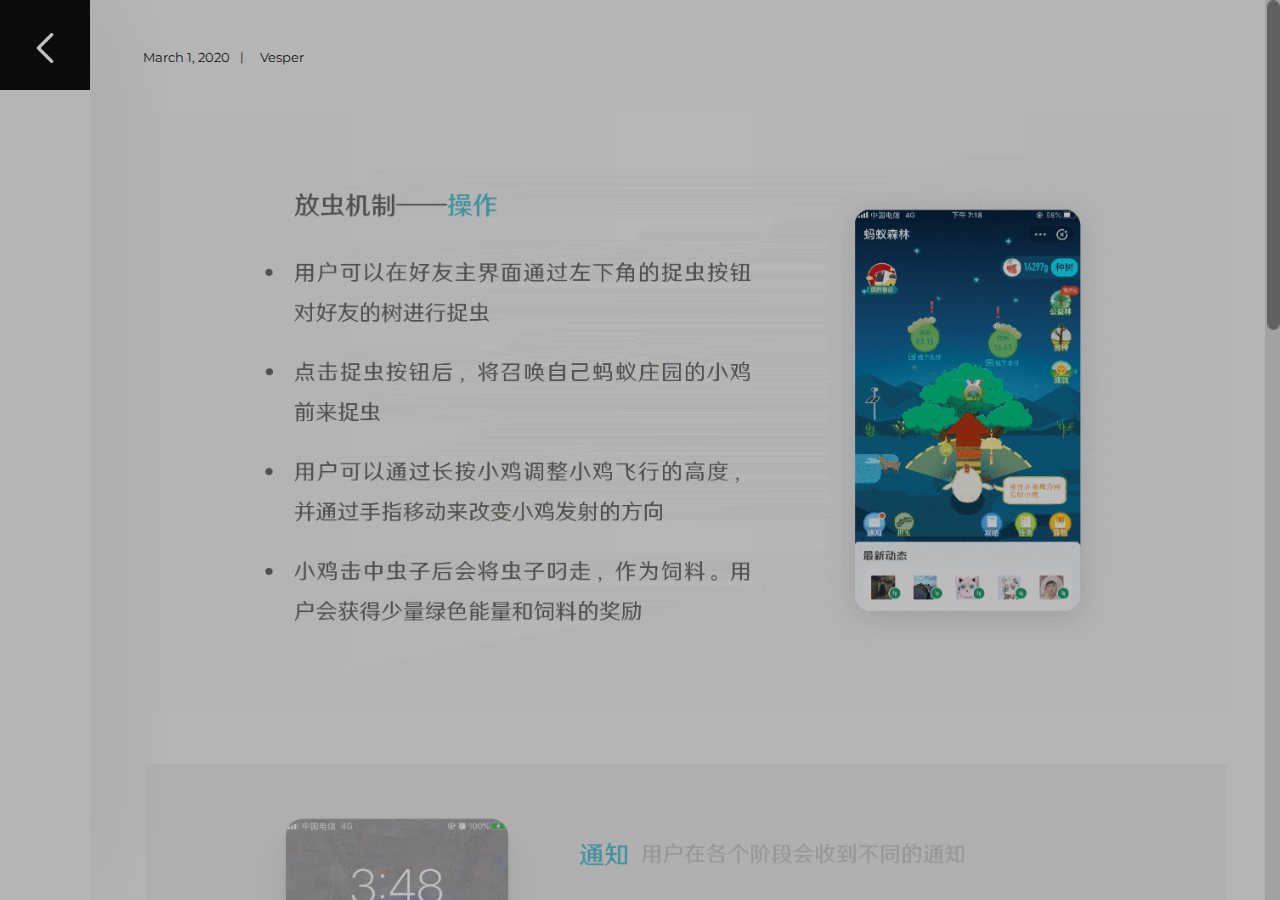
==== blog-details.html @ 51fd894f "First Done" ====
<!DOCTYPE html>
<html lang="zxx">
<head>
	<title>褚佳丹 | Portfolio</title>
	<meta charset="UTF-8">
	<meta name="description" content="Tulen Photography HTML Template"">
	<meta name="keywords" content="photo, html">
	<meta name="viewport" content="width=device-width, initial-scale=1.0">
	<!-- Stylesheets -->
	<link rel="stylesheet" href="css/bootstrap.min.css"/>
	<link rel="stylesheet" href="css/font-awesome.min.css"/>
	<link rel="stylesheet" href="css/themify-icons.css"/>
	<link rel="stylesheet" href="css/accordion.css"/>
	<link rel="stylesheet" href="css/fresco.css"/>
	<link rel="stylesheet" href="css/owl.carousel.min.css"/>

	<!-- Main Stylesheets -->
	<link rel="stylesheet" href="css/style.css"/>


	<!--[if lt IE 9]>
		<script src="https://oss.maxcdn.com/html5shiv/3.7.2/html5shiv.min.js"></script>
		<script src="https://oss.maxcdn.com/respond/1.4.2/respond.min.js"></script>
	<![endif]-->

</head>
<body style="background-color:#f1f1f1;">
	<!-- Page Preloder -->
	<div id="preloder">
		<div class="loader"></div>
	</div>

	<!-- Offcanvas Menu Section -->
	<div class="menu-wrapper">
		<div class="menu-switch">
			<a href="index.html">
				<img src="img/fanhui.png" width="30" >
			</a>

		</div>
		<div class="menu-social-warp">
			<!--
			<div class="menu-social">
				<a href="#"><i class="ti-facebook"></i></a>
				<a href="#"><i class="ti-twitter-alt"></i></a>
				<a href="#"><i class="ti-linkedin"></i></a>
				<a href="#"><i class="ti-instagram"></i></a>
			</div>
			-->
		</div>
	</div>
	<div class="side-menu-wrapper">
		<div class="sm-header">
			<div class="menu-close">
				<i class="ti-arrow-left"></i>
			</div>
			<a href="index.html" class="site-logo">
				<img src="img/logo.png" alt="">
			</a>
		</div>
		<nav class="main-menu">
			<ul>
				<li><a href="index.html">Home</a></li>
				<li><a href="about.html">About</a></li>
				<li><a href="gallery.html">Gallery</a></li>
				<li><a href="blog.html" class="active">Blog</a></li>
				<li><a href="contact.html">Contact</a></li>
			</ul>
		</nav>
		<div class="sm-footer">
			<div class="sm-socail">
				<a href="#"><i class="ti-facebook"></i></a>
				<a href="#"><i class="ti-twitter-alt"></i></a>
				<a href="#"><i class="ti-linkedin"></i></a>
				<a href="#"><i class="ti-instagram"></i></a>
			</div>
			<div class="copyright-text"><p><!-- Link back to Colorlib can't be removed. Template is licensed under CC BY 3.0. -->
  Copyright &copy;<script>document.write(new Date().getFullYear());</script> All rights reserved | This template is made with <i class="ti-heart" aria-hidden="true"></i> by <a href="https://colorlib.com" target="_blank">Colorlib</a>
  <!-- Link back to Colorlib can't be removed. Template is licensed under CC BY 3.0. --></p></div>
		</div>
	</div>
	<!-- Offcanvas Menu Section end -->

	<!-- Blog Section end -->
	<section class="blog-details">
		<div class="container">
			<div class="single-blog-page">
				<div class="blog-metas">
					<div class="blog-meta">March 1, 2020</div>
					<div class="blog-meta">Vesper</div>
				</div>
				<!--
				<h2>The Female Body Shape Men Find</h2>
				-->
				<div class="blog-thumb">
					<!--
					<div class="thumb-cata">people</div>
					-->
					<img src="img/blog-details/content1.jpg" alt="">
					<img src="img/blog-details/bird.gif" alt="">
					<img src="img/blog-details/content3.jpg" alt="">
				</div>
				<!--<p>Lorem ipsum dolor sit amet, consectetur adipisicing elit, sed do eiusmod tempor incididunt ut
				labore et dolore magna aliqua. Ut enim ad minim veniam, quis nostrud exercitation ullamco laboris nisi ut aliquip ex ea commodo consequat. Duis aute irure dolor in reprehenderit in voluptate velit esse cillum dolore eu fugiat nulla pariatur. </p>
				<p>Excepteur sint occaecat cupidatat non proident, sunt in culpa qui officia deserunt mollit anim id est laborum. </p>
				<p>Sed ut perspiciatis unde omnis iste natus error sit voluptatem accusantium doloremque laudantium, totam rem aperiam, eaque ipsa quae ab illo inventore veritatis et quasi architecto beatae vitae dicta sunt explicabo</p>
				<div class="row blog-gallery">
					<div class="col-lg-3 p-0">
						<div class="bg-item">
							<img src="img/blog-details/1.jpg" alt="">
						</div>
					</div>
					<div class="col-lg-9 p-0">
						<div class="row m-0">
							<div class="col-lg-4 p-0">
								<div class="bg-item">
									<img src="img/blog-details/2.jpg" alt="">
								</div>
							</div>
							<div class="col-lg-8 p-0">
								<div class="bg-item">
									<img src="img/blog-details/3.jpg" alt="">
								</div>	
							</div>
							<div class="col-lg-8 p-0">
								<div class="bg-item">
									<img src="img/blog-details/4.jpg" alt="">
								</div>	
							</div>
							<div class="col-lg-4 p-0">
								<div class="bg-item">
									<img src="img/blog-details/5.jpg" alt="">
								</div>	
							</div>
						</div>
					</div>
				</div>

				<div class="row pt-5">
					<div class="col-lg-6 mb-4">
						<a href="#" class="post-cata">people</a>
						<a href="#" class="post-cata">Photography</a>
						<a href="#" class="post-cata">nature</a>
					</div>
					<div class="col-lg-6 mb-5 text-left text-md-right">
						<div class="post-share">
							<span>Share:</span>
							<a href="#"><i class="fa fa-facebook"></i></a>
							<a href="#"><i class="fa fa-twitter"></i></a>
							<a href="#"><i class="fa fa-google-plus"></i></a>
							<a href="#"><i class="fa fa-linkedin"></i></a>
							<a href="#"><i class="fa fa-envelope"></i></a>
						</div>
					</div>
				</div>
				<div class="blog-navigation">
					<div class="row m-0">
						<div class="col-lg-6 p-0">
							<a href="#" class="bn-item set-bg" data-setbg="img/blog-details/blog-prev.jpg">
								<h4><i class="ti-arrow-left"></i> The Female Body Shape Men Find Most Attractive</h4>
							</a>
						</div>
						<div class="col-lg-6 p-0">
							<a href="#" class="bn-item bn-next set-bg" data-setbg="img/blog-details/blog-next.jpg">
								<h4><i class="ti-arrow-right"></i>Vietnam's largest art community</h4>
							</a>
						</div>
					</div>
				</div>
				<div class="recent-blog">
					<h3 class="mb-4 pb-2">Recommended For You</h3>
					<div class="row">
						<div class="col-lg-4">
							<div class="blog-item rp-item set-bg" data-setbg="img/blog/6.jpg">
								<div class="bi-tag">nature</div>
								<div class="bi-text">
									<div class="bi-date">May 19, 2019 | 3 Comment</div>
									<h3><a href="blog-details.html">The Biggest Cinema Event In 2019</a></h3>
								</div>
							</div>
						</div>
						<div class="col-lg-4">
							<div class="blog-item rp-item set-bg" data-setbg="img/blog/4.jpg">
								<div class="bi-tag">nature</div>
								<div class="bi-text">
									<div class="bi-date">May 19, 2019 | 3 Comment</div>
									<h3><a href="blog-details.html">The Biggest Cinema Event In 2019</a></h3>
								</div>
							</div>
						</div>
						<div class="col-lg-4">
							<div class="blog-item rp-item set-bg" data-setbg="img/blog/3.jpg">
								<div class="bi-tag">nature</div>
								<div class="bi-text">
									<div class="bi-date">May 19, 2019 | 3 Comment</div>
									<h3><a href="blog-details.html">The Biggest Cinema Event In 2019</a></h3>
								</div>
							</div>
						</div>
					</div>
				</div>
				<div class="comment-option">
					<h3>2 Comments</h3>
					<div class="single-comment-item first-comment">
						<div class="sc-author">
							<img src="img/blog-details/user-1.jpg" alt="">
						</div>
						<div class="sc-text">
							<span>27 Aug 2019</span>
							<h5>Brandon Kelley</h5>
							<p>Neque porro qui squam est, qui dolorem ipsum quia dolor sit amet, consectetur, adipisci velit, sed quia non numquam eius modi tempora.lit, sed quia non numquam eius modi tempora numquam eius modi tempora..</p>
							<a href="#" class="comment-btn like-btn">Like</a>
							<a href="#" class="comment-btn">Reply</a>
						</div>
					</div>
					<div class="single-comment-item reply-comment">
						<div class="sc-author">
							<img src="img/blog-details/user-2.jpg" alt="">
						</div>
						<div class="sc-text">
							<span>27 Aug 2019</span>
							<h5>Mia Maya</h5>
							<p>Neque porro qui squam est, qui dolorem ipsum quia dolor sit amet, consectetur, adipisci velit, sed quia non numquam eius modi tempora.lit, sed quia non numquam eius modi tempora numquam eius modi tempora.</p>
							<a href="#" class="comment-btn like-btn">Like</a>
							<a href="#" class="comment-btn">Reply</a>
						</div>
					</div>
					<div class="single-comment-item second-comment ">
						<div class="sc-author">
							<img src="img/blog-details/user-3.jpg" alt="">
						</div>
						<div class="sc-text">
							<span>27 Aug 2019</span>
							<h5>Mike Phillips</h5>
							<p>Neque porro qui squam est, qui dolorem ipsum quia dolor sit amet, consectetur, adipisci velit, sed quia non numquam eius modi tempora.lit, sed quia non numquam eius modi tempora numquam eius modi tempora.</p>
							<a href="#" class="comment-btn like-btn">Like</a>
							<a href="#" class="comment-btn">Reply</a>
						</div>
					</div>
				</div>
				<div class="comment-form">
					<h3>Leave A Comment</h3>
					<form action="#">
						<div class="row">
							<div class="col-md-4">
								<input type="text" placeholder="Name">
							</div>
							<div class="col-md-4">
								<input type="text" placeholder="Email">
							</div>
							<div class="col-md-4">
								<input type="text" placeholder="Phone">
							</div>
							<div class="col-md-12">
								<textarea placeholder="Comment"></textarea>
								<button type="submit">Post Comment</button>
							</div>
						</div>
					</form>
				</div>
				-->
			</div>
		</div>
	</section>
	<!-- Blog Section end -->

	<!--====== Javascripts & Jquery ======-->
	<script src="js/vendor/jquery-3.2.1.min.js"></script>
	<script src="js/bootstrap.min.js"></script>
	<script src="js/owl.carousel.min.js"></script>
	<script src="js/imagesloaded.pkgd.min.js"></script>
	<script src="js/isotope.pkgd.min.js"></script>
	<script src="js/jquery.nicescroll.min.js"></script>
	<script src="js/circle-progress.min.js"></script>
	<script src="js/pana-accordion.js"></script>
	<script src="js/main.js"></script>

	</body>
</html>
---- css/themify-icons.css ----
@font-face {
	font-family: 'themify';
	src:url('../fonts/themify.eot?-fvbane');
	src:url('../fonts/themify.eot?#iefix-fvbane') format('embedded-opentype'),
		url('../fonts/themify.woff?-fvbane') format('woff'),
		url('../fonts/themify.ttf?-fvbane') format('truetype'),
		url('../fonts/themify.svg?-fvbane#themify') format('svg');
	font-weight: normal;
	font-style: normal;
}

[class^="ti-"], [class*=" ti-"] {
	font-family: 'themify';
	speak: none;
	font-style: normal;
	font-weight: normal;
	font-variant: normal;
	text-transform: none;
	line-height: 1;

	/* Better Font Rendering =========== */
	-webkit-font-smoothing: antialiased;
	-moz-osx-font-smoothing: grayscale;
}

.ti-wand:before {
	content: "\e600";
}
.ti-volume:before {
	content: "\e601";
}
.ti-user:before {
	content: "\e602";
}
.ti-unlock:before {
	content: "\e603";
}
.ti-unlink:before {
	content: "\e604";
}
.ti-trash:before {
	content: "\e605";
}
.ti-thought:before {
	content: "\e606";
}
.ti-target:before {
	content: "\e607";
}
.ti-tag:before {
	content: "\e608";
}
.ti-tablet:before {
	content: "\e609";
}
.ti-star:before {
	content: "\e60a";
}
.ti-spray:before {
	content: "\e60b";
}
.ti-signal:before {
	content: "\e60c";
}
.ti-shopping-cart:before {
	content: "\e60d";
}
.ti-shopping-cart-full:before {
	content: "\e60e";
}
.ti-settings:before {
	content: "\e60f";
}
.ti-search:before {
	content: "\e610";
}
.ti-zoom-in:before {
	content: "\e611";
}
.ti-zoom-out:before {
	content: "\e612";
}
.ti-cut:before {
	content: "\e613";
}
.ti-ruler:before {
	content: "\e614";
}
.ti-ruler-pencil:before {
	content: "\e615";
}
.ti-ruler-alt:before {
	content: "\e616";
}
.ti-bookmark:before {
	content: "\e617";
}
.ti-bookmark-alt:before {
	content: "\e618";
}
.ti-reload:before {
	content: "\e619";
}
.ti-plus:before {
	content: "\e61a";
}
.ti-pin:before {
	content: "\e61b";
}
.ti-pencil:before {
	content: "\e61c";
}
.ti-pencil-alt:before {
	content: "\e61d";
}
.ti-paint-roller:before {
	content: "\e61e";
}
.ti-paint-bucket:before {
	content: "\e61f";
}
.ti-na:before {
	content: "\e620";
}
.ti-mobile:before {
	content: "\e621";
}
.ti-minus:before {
	content: "\e622";
}
.ti-medall:before {
	content: "\e623";
}
.ti-medall-alt:before {
	content: "\e624";
}
.ti-marker:before {
	content: "\e625";
}
.ti-marker-alt:before {
	content: "\e626";
}
.ti-arrow-up:before {
	content: "\e627";
}
.ti-arrow-right:before {
	content: "\e628";
}
.ti-arrow-left:before {
	content: "\e629";
}
.ti-arrow-down:before {
	content: "\e62a";
}
.ti-lock:before {
	content: "\e62b";
}
.ti-location-arrow:before {
	content: "\e62c";
}
.ti-link:before {
	content: "\e62d";
}
.ti-layout:before {
	content: "\e62e";
}
.ti-layers:before {
	content: "\e62f";
}
.ti-layers-alt:before {
	content: "\e630";
}
.ti-key:before {
	content: "\e631";
}
.ti-import:before {
	content: "\e632";
}
.ti-image:before {
	content: "\e633";
}
.ti-heart:before {
	content: "\e634";
}
.ti-heart-broken:before {
	content: "\e635";
}
.ti-hand-stop:before {
	content: "\e636";
}
.ti-hand-open:before {
	content: "\e637";
}
.ti-hand-drag:before {
	content: "\e638";
}
.ti-folder:before {
	content: "\e639";
}
.ti-flag:before {
	content: "\e63a";
}
.ti-flag-alt:before {
	content: "\e63b";
}
.ti-flag-alt-2:before {
	content: "\e63c";
}
.ti-eye:before {
	content: "\e63d";
}
.ti-export:before {
	content: "\e63e";
}
.ti-exchange-vertical:before {
	content: "\e63f";
}
.ti-desktop:before {
	content: "\e640";
}
.ti-cup:before {
	content: "\e641";
}
.ti-crown:before {
	content: "\e642";
}
.ti-comments:before {
	content: "\e643";
}
.ti-comment:before {
	content: "\e644";
}
.ti-comment-alt:before {
	content: "\e645";
}
.ti-close:before {
	content: "\e646";
}
.ti-clip:before {
	content: "\e647";
}
.ti-angle-up:before {
	content: "\e648";
}
.ti-angle-right:before {
	content: "\e649";
}
.ti-angle-left:before {
	content: "\e64a";
}
.ti-angle-down:before {
	content: "\e64b";
}
.ti-check:before {
	content: "\e64c";
}
.ti-check-box:before {
	content: "\e64d";
}
.ti-camera:before {
	content: "\e64e";
}
.ti-announcement:before {
	content: "\e64f";
}
.ti-brush:before {
	content: "\e650";
}
.ti-briefcase:before {
	content: "\e651";
}
.ti-bolt:before {
	content: "\e652";
}
.ti-bolt-alt:before {
	content: "\e653";
}
.ti-blackboard:before {
	content: "\e654";
}
.ti-bag:before {
	content: "\e655";
}
.ti-move:before {
	content: "\e656";
}
.ti-arrows-vertical:before {
	content: "\e657";
}
.ti-arrows-horizontal:before {
	content: "\e658";
}
.ti-fullscreen:before {
	content: "\e659";
}
.ti-arrow-top-right:before {
	content: "\e65a";
}
.ti-arrow-top-left:before {
	content: "\e65b";
}
.ti-arrow-circle-up:before {
	content: "\e65c";
}
.ti-arrow-circle-right:before {
	content: "\e65d";
}
.ti-arrow-circle-left:before {
	content: "\e65e";
}
.ti-arrow-circle-down:before {
	content: "\e65f";
}
.ti-angle-double-up:before {
	content: "\e660";
}
.ti-angle-double-right:before {
	content: "\e661";
}
.ti-angle-double-left:before {
	content: "\e662";
}
.ti-angle-double-down:before {
	content: "\e663";
}
.ti-zip:before {
	content: "\e664";
}
.ti-world:before {
	content: "\e665";
}
.ti-wheelchair:before {
	content: "\e666";
}
.ti-view-list:before {
	content: "\e667";
}
.ti-view-list-alt:before {
	content: "\e668";
}
.ti-view-grid:before {
	content: "\e669";
}
.ti-uppercase:before {
	content: "\e66a";
}
.ti-upload:before {
	content: "\e66b";
}
.ti-underline:before {
	content: "\e66c";
}
.ti-truck:before {
	content: "\e66d";
}
.ti-timer:before {
	content: "\e66e";
}
.ti-ticket:before {
	content: "\e66f";
}
.ti-thumb-up:before {
	content: "\e670";
}
.ti-thumb-down:before {
	content: "\e671";
}
.ti-text:before {
	content: "\e672";
}
.ti-stats-up:before {
	content: "\e673";
}
.ti-stats-down:before {
	content: "\e674";
}
.ti-split-v:before {
	content: "\e675";
}
.ti-split-h:before {
	content: "\e676";
}
.ti-smallcap:before {
	content: "\e677";
}
.ti-shine:before {
	content: "\e678";
}
.ti-shift-right:before {
	content: "\e679";
}
.ti-shift-left:before {
	content: "\e67a";
}
.ti-shield:before {
	content: "\e67b";
}
.ti-notepad:before {
	content: "\e67c";
}
.ti-server:before {
	content: "\e67d";
}
.ti-quote-right:before {
	content: "\e67e";
}
.ti-quote-left:before {
	content: "\e67f";
}
.ti-pulse:before {
	content: "\e680";
}
.ti-printer:before {
	content: "\e681";
}
.ti-power-off:before {
	content: "\e682";
}
.ti-plug:before {
	content: "\e683";
}
.ti-pie-chart:before {
	content: "\e684";
}
.ti-paragraph:before {
	content: "\e685";
}
.ti-panel:before {
	content: "\e686";
}
.ti-package:before {
	content: "\e687";
}
.ti-music:before {
	content: "\e688";
}
.ti-music-alt:before {
	content: "\e689";
}
.ti-mouse:before {
	content: "\e68a";
}
.ti-mouse-alt:before {
	content: "\e68b";
}
.ti-money:before {
	content: "\e68c";
}
.ti-microphone:before {
	content: "\e68d";
}
.ti-menu:before {
	content: "\e68e";
}
.ti-menu-alt:before {
	content: "\e68f";
}
.ti-map:before {
	content: "\e690";
}
.ti-map-alt:before {
	content: "\e691";
}
.ti-loop:before {
	content: "\e692";
}
.ti-location-pin:before {
	content: "\e693";
}
.ti-list:before {
	content: "\e694";
}
.ti-light-bulb:before {
	content: "\e695";
}
.ti-Italic:before {
	content: "\e696";
}
.ti-info:before {
	content: "\e697";
}
.ti-infinite:before {
	content: "\e698";
}
.ti-id-badge:before {
	content: "\e699";
}
.ti-hummer:before {
	content: "\e69a";
}
.ti-home:before {
	content: "\e69b";
}
.ti-help:before {
	content: "\e69c";
}
.ti-headphone:before {
	content: "\e69d";
}
.ti-harddrives:before {
	content: "\e69e";
}
.ti-harddrive:before {
	content: "\e69f";
}
.ti-gift:before {
	content: "\e6a0";
}
.ti-game:before {
	content: "\e6a1";
}
.ti-filter:before {
	content: "\e6a2";
}
.ti-files:before {
	content: "\e6a3";
}
.ti-file:before {
	content: "\e6a4";
}
.ti-eraser:before {
	content: "\e6a5";
}
.ti-envelope:before {
	content: "\e6a6";
}
.ti-download:before {
	content: "\e6a7";
}
.ti-direction:before {
	content: "\e6a8";
}
.ti-direction-alt:before {
	content: "\e6a9";
}
.ti-dashboard:before {
	content: "\e6aa";
}
.ti-control-stop:before {
	content: "\e6ab";
}
.ti-control-shuffle:before {
	content: "\e6ac";
}
.ti-control-play:before {
	content: "\e6ad";
}
.ti-control-pause:before {
	content: "\e6ae";
}
.ti-control-forward:before {
	content: "\e6af";
}
.ti-control-backward:before {
	content: "\e6b0";
}
.ti-cloud:before {
	content: "\e6b1";
}
.ti-cloud-up:before {
	content: "\e6b2";
}
.ti-cloud-down:before {
	content: "\e6b3";
}
.ti-clipboard:before {
	content: "\e6b4";
}
.ti-car:before {
	content: "\e6b5";
}
.ti-calendar:before {
	content: "\e6b6";
}
.ti-book:before {
	content: "\e6b7";
}
.ti-bell:before {
	content: "\e6b8";
}
.ti-basketball:before {
	content: "\e6b9";
}
.ti-bar-chart:before {
	content: "\e6ba";
}
.ti-bar-chart-alt:before {
	content: "\e6bb";
}
.ti-back-right:before {
	content: "\e6bc";
}
.ti-back-left:before {
	content: "\e6bd";
}
.ti-arrows-corner:before {
	content: "\e6be";
}
.ti-archive:before {
	content: "\e6bf";
}
.ti-anchor:before {
	content: "\e6c0";
}
.ti-align-right:before {
	content: "\e6c1";
}
.ti-align-left:before {
	content: "\e6c2";
}
.ti-align-justify:before {
	content: "\e6c3";
}
.ti-align-center:before {
	content: "\e6c4";
}
.ti-alert:before {
	content: "\e6c5";
}
.ti-alarm-clock:before {
	content: "\e6c6";
}
.ti-agenda:before {
	content: "\e6c7";
}
.ti-write:before {
	content: "\e6c8";
}
.ti-window:before {
	content: "\e6c9";
}
.ti-widgetized:before {
	content: "\e6ca";
}
.ti-widget:before {
	content: "\e6cb";
}
.ti-widget-alt:before {
	content: "\e6cc";
}
.ti-wallet:before {
	content: "\e6cd";
}
.ti-video-clapper:before {
	content: "\e6ce";
}
.ti-video-camera:before {
	content: "\e6cf";
}
.ti-vector:before {
	content: "\e6d0";
}
.ti-themify-logo:before {
	content: "\e6d1";
}
.ti-themify-favicon:before {
	content: "\e6d2";
}
.ti-themify-favicon-alt:before {
	content: "\e6d3";
}
.ti-support:before {
	content: "\e6d4";
}
.ti-stamp:before {
	content: "\e6d5";
}
.ti-split-v-alt:before {
	content: "\e6d6";
}
.ti-slice:before {
	content: "\e6d7";
}
.ti-shortcode:before {
	content: "\e6d8";
}
.ti-shift-right-alt:before {
	content: "\e6d9";
}
.ti-shift-left-alt:before {
	content: "\e6da";
}
.ti-ruler-alt-2:before {
	content: "\e6db";
}
.ti-receipt:before {
	content: "\e6dc";
}
.ti-pin2:before {
	content: "\e6dd";
}
.ti-pin-alt:before {
	content: "\e6de";
}
.ti-pencil-alt2:before {
	content: "\e6df";
}
.ti-palette:before {
	content: "\e6e0";
}
.ti-more:before {
	content: "\e6e1";
}
.ti-more-alt:before {
	content: "\e6e2";
}
.ti-microphone-alt:before {
	content: "\e6e3";
}
.ti-magnet:before {
	content: "\e6e4";
}
.ti-line-double:before {
	content: "\e6e5";
}
.ti-line-dotted:before {
	content: "\e6e6";
}
.ti-line-dashed:before {
	content: "\e6e7";
}
.ti-layout-width-full:before {
	content: "\e6e8";
}
.ti-layout-width-default:before {
	content: "\e6e9";
}
.ti-layout-width-default-alt:before {
	content: "\e6ea";
}
.ti-layout-tab:before {
	content: "\e6eb";
}
.ti-layout-tab-window:before {
	content: "\e6ec";
}
.ti-layout-tab-v:before {
	content: "\e6ed";
}
.ti-layout-tab-min:before {
	content: "\e6ee";
}
.ti-layout-slider:before {
	content: "\e6ef";
}
.ti-layout-slider-alt:before {
	content: "\e6f0";
}
.ti-layout-sidebar-right:before {
	content: "\e6f1";
}
.ti-layout-sidebar-none:before {
	content: "\e6f2";
}
.ti-layout-sidebar-left:before {
	content: "\e6f3";
}
.ti-layout-placeholder:before {
	content: "\e6f4";
}
.ti-layout-menu:before {
	content: "\e6f5";
}
.ti-layout-menu-v:before {
	content: "\e6f6";
}
.ti-layout-menu-separated:before {
	content: "\e6f7";
}
.ti-layout-menu-full:before {
	content: "\e6f8";
}
.ti-layout-media-right-alt:before {
	content: "\e6f9";
}
.ti-layout-media-right:before {
	content: "\e6fa";
}
.ti-layout-media-overlay:before {
	content: "\e6fb";
}
.ti-layout-media-overlay-alt:before {
	content: "\e6fc";
}
.ti-layout-media-overlay-alt-2:before {
	content: "\e6fd";
}
.ti-layout-media-left-alt:before {
	content: "\e6fe";
}
.ti-layout-media-left:before {
	content: "\e6ff";
}
.ti-layout-media-center-alt:before {
	content: "\e700";
}
.ti-layout-media-center:before {
	content: "\e701";
}
.ti-layout-list-thumb:before {
	content: "\e702";
}
.ti-layout-list-thumb-alt:before {
	content: "\e703";
}
.ti-layout-list-post:before {
	content: "\e704";
}
.ti-layout-list-large-image:before {
	content: "\e705";
}
.ti-layout-line-solid:before {
	content: "\e706";
}
.ti-layout-grid4:before {
	content: "\e707";
}
.ti-layout-grid3:before {
	content: "\e708";
}
.ti-layout-grid2:before {
	content: "\e709";
}
.ti-layout-grid2-thumb:before {
	content: "\e70a";
}
.ti-layout-cta-right:before {
	content: "\e70b";
}
.ti-layout-cta-left:before {
	content: "\e70c";
}
.ti-layout-cta-center:before {
	content: "\e70d";
}
.ti-layout-cta-btn-right:before {
	content: "\e70e";
}
.ti-layout-cta-btn-left:before {
	content: "\e70f";
}
.ti-layout-column4:before {
	content: "\e710";
}
.ti-layout-column3:before {
	content: "\e711";
}
.ti-layout-column2:before {
	content: "\e712";
}
.ti-layout-accordion-separated:before {
	content: "\e713";
}
.ti-layout-accordion-merged:before {
	content: "\e714";
}
.ti-layout-accordion-list:before {
	content: "\e715";
}
.ti-ink-pen:before {
	content: "\e716";
}
.ti-info-alt:before {
	content: "\e717";
}
.ti-help-alt:before {
	content: "\e718";
}
.ti-headphone-alt:before {
	content: "\e719";
}
.ti-hand-point-up:before {
	content: "\e71a";
}
.ti-hand-point-right:before {
	content: "\e71b";
}
.ti-hand-point-left:before {
	content: "\e71c";
}
.ti-hand-point-down:before {
	content: "\e71d";
}
.ti-gallery:before {
	content: "\e71e";
}
.ti-face-smile:before {
	content: "\e71f";
}
.ti-face-sad:before {
	content: "\e720";
}
.ti-credit-card:before {
	content: "\e721";
}
.ti-control-skip-forward:before {
	content: "\e722";
}
.ti-control-skip-backward:before {
	content: "\e723";
}
.ti-control-record:before {
	content: "\e724";
}
.ti-control-eject:before {
	content: "\e725";
}
.ti-comments-smiley:before {
	content: "\e726";
}
.ti-brush-alt:before {
	content: "\e727";
}
.ti-youtube:before {
	content: "\e728";
}
.ti-vimeo:before {
	content: "\e729";
}
.ti-twitter:before {
	content: "\e72a";
}
.ti-time:before {
	content: "\e72b";
}
.ti-tumblr:before {
	content: "\e72c";
}
.ti-skype:before {
	content: "\e72d";
}
.ti-share:before {
	content: "\e72e";
}
.ti-share-alt:before {
	content: "\e72f";
}
.ti-rocket:before {
	content: "\e730";
}
.ti-pinterest:before {
	content: "\e731";
}
.ti-new-window:before {
	content: "\e732";
}
.ti-microsoft:before {
	content: "\e733";
}
.ti-list-ol:before {
	content: "\e734";
}
.ti-linkedin:before {
	content: "\e735";
}
.ti-layout-sidebar-2:before {
	content: "\e736";
}
.ti-layout-grid4-alt:before {
	content: "\e737";
}
.ti-layout-grid3-alt:before {
	content: "\e738";
}
.ti-layout-grid2-alt:before {
	content: "\e739";
}
.ti-layout-column4-alt:before {
	content: "\e73a";
}
.ti-layout-column3-alt:before {
	content: "\e73b";
}
.ti-layout-column2-alt:before {
	content: "\e73c";
}
.ti-instagram:before {
	content: "\e73d";
}
.ti-google:before {
	content: "\e73e";
}
.ti-github:before {
	content: "\e73f";
}
.ti-flickr:before {
	content: "\e740";
}
.ti-facebook:before {
	content: "\e741";
}
.ti-dropbox:before {
	content: "\e742";
}
.ti-dribbble:before {
	content: "\e743";
}
.ti-apple:before {
	content: "\e744";
}
.ti-android:before {
	content: "\e745";
}
.ti-save:before {
	content: "\e746";
}
.ti-save-alt:before {
	content: "\e747";
}
.ti-yahoo:before {
	content: "\e748";
}
.ti-wordpress:before {
	content: "\e749";
}
.ti-vimeo-alt:before {
	content: "\e74a";
}
.ti-twitter-alt:before {
	content: "\e74b";
}
.ti-tumblr-alt:before {
	content: "\e74c";
}
.ti-trello:before {
	content: "\e74d";
}
.ti-stack-overflow:before {
	content: "\e74e";
}
.ti-soundcloud:before {
	content: "\e74f";
}
.ti-sharethis:before {
	content: "\e750";
}
.ti-sharethis-alt:before {
	content: "\e751";
}
.ti-reddit:before {
	content: "\e752";
}
.ti-pinterest-alt:before {
	content: "\e753";
}
.ti-microsoft-alt:before {
	content: "\e754";
}
.ti-linux:before {
	content: "\e755";
}
.ti-jsfiddle:before {
	content: "\e756";
}
.ti-joomla:before {
	content: "\e757";
}
.ti-html5:before {
	content: "\e758";
}
.ti-flickr-alt:before {
	content: "\e759";
}
.ti-email:before {
	content: "\e75a";
}
.ti-drupal:before {
	content: "\e75b";
}
.ti-dropbox-alt:before {
	content: "\e75c";
}
.ti-css3:before {
	content: "\e75d";
}
.ti-rss:before {
	content: "\e75e";
}
.ti-rss-alt:before {
	content: "\e75f";
}
---- css/accordion.css ----
.pana-accordion {
	width: 100%;
	height: 100%;
	margin: 0 auto;
	position: relative;
	overflow: hidden
}

.pana-accordion .pana-accordion-wrap {
	margin-left: -1px;
	position: relative;
	width: 300%
}

.pana-accordion .pana-accordion-wrap .pana-accordion-item {
	width: 100%;
	height: 200px;
	overflow: hidden;
	float: left;
	position: absolute;
	left: 0;
	top: 0;
	background-position: top left -200px;
	transition: background-position 0.4s;
	
}
.pana-accordion .pana-accordion-wrap .pana-accordion-item.active {
	background-position: top center;
}

.pana-accordion .pana-accordion-wrap .pana-accordion-item .pana-accordion-mask {
	width: 100%;
	height: 100%;
	left: 0;
	top: 0;
	position: absolute;
	z-index: 10;
	background-color: #000;
	filter: alpha(opacity=40);
	-ms-filter: "progid:DXImageTransform.Microsoft.Alpha(Opacity=40)";
	-webkit-opacity: 0.4;
	-khtml-opacity: 0.4;
	-moz-opacity: 0.4;
	-ms-opacity: 0.4;
	-o-opacity: 0.4;
	opacity: 0.4
}

.pana-accordion .pana-accordion-wrap .pana-accordion-item.active .pana-accordion-mask {
	display: none
}
---- css/fresco.css ----
/* box-sizing */
.fr-window,
.fr-window [class^="fr-"],
.fr-overlay,
.fr-overlay [class^="fr-"],
.fr-spinner,
.fr-spinner [class^="fr-"] {
  box-sizing: border-box;
}

.fr-window {
  position: fixed;
  width: 100%;
  height: 100%;
  top: 0;
  left: 0;
  font: 13px/20px "Lucida Sans", "Lucida Sans Unicode", "Lucida Grande", Verdana,
    Arial, sans-serif;
  /* Chrome hack, this fixes a visual glitch when quickly toggling a video */
  transform: translateZ(0px);
}

/* z-index */
.fr-overlay {
  z-index: 99998;
}
.fr-window {
  z-index: 99999;
}
.fr-spinner {
  z-index: 100000;
}

/* overlay */
.fr-overlay {
  position: fixed;
  top: 0;
  left: 0;
  height: 100%;
  width: 100%;
}
.fr-overlay-background {
  float: left;
  width: 100%;
  height: 100%;
  background: #000;
  opacity: 0.9;
  filter: alpha(opacity=90);
}

.fr-overlay-ui-fullclick .fr-overlay-background {
  background: #292929;
  opacity: 1;
  filter: alpha(opacity=100);
}

/* mobile touch has position:absolute to allow zooming */
.fr-window.fr-mobile-touch,
.fr-overlay.fr-mobile-touch {
  position: absolute;
  overflow: visible;
}

/* some properties on the window are used to toggle things
 * like margin and the fullclick mode,
 * we reset those properties after measuring them
 */
.fr-measured {
  margin: 0 !important;
  min-width: 0 !important;
  min-height: 0 !important;
}

.fr-box {
  position: absolute;
  top: 0;
  left: 0;
  width: 100%;
  height: 100%;
}

.fr-pages {
  position: absolute;
  width: 100%;
  height: 100%;
  overflow: hidden;
  -webkit-user-select: none;
  -khtml-user-select: none;
  -moz-user-select: none;
  -ms-user-select: none;
  user-select: none;
}

.fr-page {
  position: absolute;
  width: 100%;
  height: 100%;
}

.fr-container {
  position: absolute;
  top: 0;
  left: 0;
  right: 0;
  bottom: 0;
  margin: 0;
  padding: 0;
  text-align: center;
}

.fr-hovering-clickable .fr-container {
  cursor: pointer;
}

/*
   padding:
   youtube & vimeo always have buttons on the outside
   side button = 72 = 54 + (2 * 9 margin)
   close button = 48
*/
/* padding ui:inside */
.fr-ui-inside .fr-container {
  padding: 20px 20px;
}
.fr-ui-inside.fr-no-sides .fr-container {
  padding: 20px;
}

/* padding ui:outside */
.fr-ui-outside .fr-container {
  padding: 20px 82px;
}
.fr-ui-outside.fr-no-sides .fr-container {
  padding: 20px 48px;
}

/* reduce padding on smaller screens */
@media all and (max-width: 700px) and (orientation: portrait),
  all and (orientation: landscape) and (max-height: 700px) {
  /* padding ui:inside */
  .fr-ui-inside .fr-container {
    padding: 12px 12px;
  }
  .fr-ui-inside.fr-no-sides .fr-container {
    padding: 12px;
  }

  /* padding ui:outside */
  .fr-ui-outside .fr-container {
    padding: 12px 72px;
  }
  .fr-ui-outside.fr-no-sides .fr-container {
    padding: 12px 48px;
  }
}

@media all and (max-width: 500px) and (orientation: portrait),
  all and (orientation: landscape) and (max-height: 500px) {
  /* padding ui:inside */
  .fr-ui-inside .fr-container {
    padding: 0px 0px;
  }
  .fr-ui-inside.fr-no-sides .fr-container {
    padding: 0px;
  }

  /* padding ui:outside */
  .fr-ui-outside .fr-container {
    padding: 0px 72px;
  }
  .fr-ui-outside.fr-no-sides .fr-container {
    padding: 0px 48px;
  }
}

/* padding ui:fullclick */
.fr-ui-fullclick .fr-container {
  padding: 0;
}
.fr-ui-fullclick.fr-no-sides .fr-container {
  padding: 0;
}

/* video fullclick */
.fr-ui-fullclick.fr-type-video .fr-container {
  padding: 0px 62px;
}
.fr-ui-fullclick.fr-no-sides.fr-type-video .fr-container {
  padding: 48px 0px;
}

/* overflow-y should always have 0 padding top and bottom */
.fr-overflow-y .fr-container {
  padding-top: 0 !important;
  padding-bottom: 0 !important;
}

.fr-content,
.fr-content-background {
  position: absolute;
  top: 50%;
  left: 50%;
  /* IE11 has a 1px blur bug on the edges of the caption (ui:inside)
     during animation with overflow:hidden */
  overflow: visible;
}

/* img/iframe/error */
.fr-content-element {
  float: left;
  width: 100%;
  height: 100%;
}

.fr-content-background {
  background: #101010;
}

.fr-info {
  position: absolute;
  top: 0;
  left: 0;
  width: 100%;
  color: #efefef;
  font-size: 13px;
  line-height: 20px;
  text-align: left;
  -webkit-text-size-adjust: none;
  text-size-adjust: none;
  -webkit-user-select: text;
  -khtml-user-select: text;
  -moz-user-select: text;
  -ms-user-select: text;
  user-select: text;
}
.fr-info-background {
  position: absolute;
  top: 0;
  left: 0;
  height: 100%;
  width: 100%;
  background: #000;
  line-height: 1%;
  filter: none;
  opacity: 1;
}
.fr-ui-inside .fr-info-background {
  filter: alpha(opacity=80);
  opacity: 0.8;
  zoom: 1;
}
/* ui:outside has a slightly lighter info background to break up from black page backgrounds */
.fr-ui-outside .fr-info-background {
  background: #0d0d0d;
}

/* info at the bottom for ui:inside */
.fr-content .fr-info {
  top: auto;
  bottom: 0;
}

.fr-info-padder {
  display: block;
  overflow: hidden;
  padding: 12px;
  position: relative;
  width: auto;
}
.fr-caption {
  width: auto;
  display: inline;
}

.fr-position {
  color: #b3b3b3;
  float: right;
  line-height: 21px;
  opacity: 0.99;
  position: relative;
  text-align: right;
  margin-left: 15px;
  white-space: nowrap;
}

/* positions not within the info bar
   for ui:outside/inside */
.fr-position-outside,
.fr-position-inside {
  position: absolute;
  bottom: 0;
  right: 0;
  margin: 12px;
  width: auto;
  padding: 2px 8px;
  border-radius: 10px;
  font-size: 11px;
  line-height: 20px;
  text-shadow: 0 1px 0 rgba(0, 0, 0, 0.4);
  display: none;
  overflow: hidden;
  white-space: nowrap;
  -webkit-text-size-adjust: none;
  text-size-adjust: none;
  -webkit-user-select: text;
  -khtml-user-select: text;
  -moz-user-select: text;
  -ms-user-select: text;
  user-select: text;
}
.fr-position-inside {
  border: 0;
}

.fr-position-background {
  position: absolute;
  top: 0;
  left: 0;
  width: 100%;
  height: 100%;
  background: #0d0d0d;
  filter: alpha(opacity=80);
  opacity: 0.8;
  zoom: 1; /* oldIE */
}
.fr-position-text {
  color: #b3b3b3;
}
.fr-position-outside .fr-position-text,
.fr-position-inside .fr-position-text {
  float: left;
  position: relative;
  text-shadow: 0 1px 1px rgba(0, 0, 0, 0.3);
  opacity: 1;
}

/* display it for the outside ui, hide the caption inside */
.fr-ui-outside .fr-position-outside {
  display: block;
}
.fr-ui-outside .fr-info .fr-position {
  display: none;
}

.fr-ui-inside.fr-no-caption .fr-position-inside {
  display: block;
}

/* links */
.fr-info a,
.fr-info a:hover {
  color: #ccc;
  border: 0;
  background: none;
  text-decoration: underline;
}
.fr-info a:hover {
  color: #eee;
}

/* no-caption */
.fr-ui-outside.fr-no-caption .fr-info {
  display: none;
}
.fr-ui-inside.fr-no-caption .fr-caption {
  display: none;
}

/* --- stroke */
.fr-stroke {
  position: absolute;
  top: 0;
  left: 0;
  width: 100%;
  height: 1px;
}
.fr-stroke-vertical {
  width: 1px;
  height: 100%;
}
.fr-stroke-horizontal {
  padding: 0 1px;
}

.fr-stroke-right {
  left: auto;
  right: 0;
}
.fr-stroke-bottom {
  top: auto;
  bottom: 0;
}

.fr-stroke-color {
  float: left;
  width: 100%;
  height: 100%;
  background: rgba(255, 255, 255, 0.08);
}

/* the stroke is brighter inside the info box */
.fr-info .fr-stroke-color {
  background: rgba(80, 80, 80, 0.3);
}

/* remove the stroke when outside ui has a caption */
.fr-ui-outside.fr-has-caption .fr-content .fr-stroke-bottom {
  display: none;
}

/* remove stroke and shadow when ui:fullclick */
.fr-ui-fullclick .fr-stroke {
  display: none;
}
.fr-ui-fullclick .fr-content-background {
  box-shadow: none;
}

/* the info box never bas a top stroke */
.fr-info .fr-stroke-top {
  display: none;
}

/* < > */
.fr-side {
  position: absolute;
  top: 50%;
  width: 54px;
  height: 72px;
  margin: 0 9px;
  margin-top: -36px;
  cursor: pointer;
  -webkit-user-select: none;
  -moz-user-select: none;
  user-select: none;
  zoom: 1;
}
.fr-side-previous {
  left: 0;
}
.fr-side-next {
  right: 0;
  left: auto;
}

.fr-side-disabled {
  cursor: default;
}
.fr-side-hidden {
  display: none !important;
}

.fr-side-button {
  float: left;
  width: 100%;
  height: 100%;
  margin: 0;
  padding: 0;
}
.fr-side-button-background {
  position: absolute;
  top: 0;
  left: 0;
  width: 100%;
  height: 100%;
  background-color: #101010;
}
.fr-side-button-icon {
  float: left;
  position: relative;
  height: 100%;
  width: 100%;
  zoom: 1;
  background-position: 50% 50%;
  background-repeat: no-repeat;
}
/* smaller side buttons */
@media all and (max-width: 500px) and (orientation: portrait),
  all and (orientation: landscape) and (max-height: 414px) {
  .fr-side {
    width: 54px;
    height: 60px;
    margin: 0;
    margin-top: -30px;
  }
  .fr-side-button {
    width: 48px;
    height: 60px;
    margin: 0 3px;
  }
}

/* X */
.fr-close {
  position: absolute;
  width: 48px;
  height: 48px;
  top: 0;
  right: 0;
  cursor: pointer;
  -webkit-user-select: none;
  -moz-user-select: none;
  user-select: none;
}

.fr-close-background,
.fr-close-icon {
  position: absolute;
  top: 12px;
  left: 12px;
  height: 26px;
  width: 26px;
  background-position: 50% 50%;
  background-repeat: no-repeat;
}
.fr-close-background {
  background-color: #000;
}

/* Thumbnails */
.fr-thumbnails {
  position: absolute;
  overflow: hidden;
}
.fr-thumbnails-disabled .fr-thumbnails {
  display: none !important;
}
.fr-thumbnails-horizontal .fr-thumbnails {
  width: 100%;
  height: 12%;
  min-height: 74px;
  max-height: 160px;
  bottom: 0;
}

.fr-thumbnails-vertical .fr-thumbnails {
  height: 100%;
  width: 10%;
  min-width: 74px;
  max-width: 160px;
  left: 0;
}

.fr-thumbnails,
.fr-thumbnails * {
  -webkit-user-select: none;
  -khtml-user-select: none;
  -moz-user-select: none;
  -ms-user-select: none;
  user-select: none;
}

.fr-thumbnails-wrapper {
  position: absolute;
  top: 0;
  left: 50%;
  height: 100%;
}
.fr-thumbnails-vertical .fr-thumbnails-wrapper {
  top: 50%;
  left: 0;
}

.fr-thumbnails-slider {
  position: relative;
  width: 100%;
  height: 100%;
  float: left;
  zoom: 1;
}

.fr-thumbnails-slider-slide {
  position: absolute;
  top: 0;
  left: 0;
  height: 100%;
}

.fr-thumbnails-thumbs {
  float: left;
  height: 100%;
  overflow: hidden;
  position: relative;
  top: 0;
  left: 0;
}

.fr-thumbnails-slide {
  position: absolute;
  top: 0;
  height: 100%;
  width: 100%;
}

.fr-thumbnail-frame {
  position: absolute;
  zoom: 1;
  overflow: hidden;
}

.fr-thumbnail {
  position: absolute;
  width: 30px;
  height: 100%;
  left: 50%;
  top: 50%;
  zoom: 1;
  cursor: pointer;
  margin: 0 10px;
}
.fr-ltIE9 .fr-thumbnail * {
  overflow: hidden; /* IE6(7) */
  z-index: 1;
  zoom: 1;
}

.fr-thumbnail-wrapper {
  position: relative;
  background: #161616;
  width: 100%;
  height: 100%;
  float: left;
  overflow: hidden;
  display: inline; /* IE6(7) */
  z-index: 0; /* IE8 */
}

.fr-thumbnail-overlay {
  cursor: pointer;
}
.fr-thumbnail-active .fr-thumbnail-overlay {
  cursor: default;
}
.fr-thumbnail-overlay,
.fr-thumbnail-overlay-background,
.fr-thumbnail-overlay-border {
  position: absolute;
  top: 0;
  left: 0;
  width: 100%;
  height: 100%;
  border-width: 0;
  overflow: hidden;
  border-style: solid;
  border-color: transparent;
}
.fr-ltIE9 .fr-thumbnail-overlay-border {
  border-width: 0 !important;
}
.fr-thumbnail .fr-thumbnail-image {
  position: absolute;
  filter: alpha(opacity=85);
  opacity: 0.85;
  max-width: none;
}
.fr-thumbnail:hover .fr-thumbnail-image,
.fr-thumbnail-active:hover .fr-thumbnail-image {
  filter: alpha(opacity=99);
  opacity: 0.99;
}
.fr-thumbnail-active .fr-thumbnail-image,
.fr-thumbnail-active:hover .fr-thumbnail-image {
  filter: alpha(opacity=35);
  opacity: 0.35;
}
.fr-thumbnail-active {
  cursor: default;
}

/* Thumbnails loading */
.fr-thumbnail-loading,
.fr-thumbnail-loading-background,
.fr-thumbnail-loading-icon {
  position: absolute;
  top: 0;
  left: 0;
  width: 100%;
  height: 100%;
}
.fr-thumbnail-loading-background {
  background-color: #161616;
  background-position: 50% 50%;
  background-repeat: no-repeat;
  opacity: 0.8;
  position: relative;
  float: left;
}
/* this element is there as an alternative to putting the loading image on the background */
.fr-thumbnail-loading-icon {
  display: none;
}

/* error on thumbnail */
.fr-thumbnail-error .fr-thumbnail-image {
  position: absolute;
  top: 0;
  left: 0;
  width: 100%;
  height: 100%;
  background-color: #202020;
}

/* Thumbnail < > */
.fr-thumbnails-side {
  float: left;
  height: 100%;
  width: 28px;
  margin: 0 5px;
  position: relative;
  overflow: hidden;
}
.fr-thumbnails-side-previous {
  margin-left: 12px;
}
.fr-thumbnails-side-next {
  margin-right: 12px;
}

.fr-thumbnails-vertical .fr-thumbnails-side {
  height: 28px;
  width: 100%;
  margin: 10px 0;
}
.fr-thumbnails-vertical .fr-thumbnails-side-previous {
  margin-top: 20px;
}
.fr-thumbnails-vertical .fr-thumbnails-side-next {
  margin-bottom: 20px;
}

.fr-thumbnails-side-button {
  position: absolute;
  top: 50%;
  left: 50%;
  margin-top: -14px;
  margin-left: -14px;
  width: 28px;
  height: 28px;
  cursor: pointer;
}

.fr-thumbnails-side-button-background {
  position: absolute;
  top: 0;
  left: 0;
  height: 100%;
  width: 100%;
  filter: alpha(opacity=80);
  opacity: 0.8;
  -moz-transition: background-color 0.2s ease-in;
  -webkit-transition: background-color 0.2s ease-in;
  transition: background-color 0.2s ease-in;
  background-color: #333;
  cursor: pointer;
  border-radius: 4px;
}
.fr-thumbnails-side-button:hover .fr-thumbnails-side-button-background {
  background-color: #3b3b3b;
}

.fr-thumbnails-side-button-disabled * {
  cursor: default;
}
.fr-thumbnails-side-button-disabled:hover
  .fr-thumbnails-side-button-background {
  background-color: #333;
}

.fr-thumbnails-side-button-icon {
  position: absolute;
  /*top: -7px;
  left: -7px;*/
  top: 0;
  left: 0;
  width: 100%;
  height: 100%;
}

/* vertical thumbnails */
.fr-thumbnails-vertical .fr-thumbnails-side,
.fr-thumbnails-vertical .fr-thumbnails-thumbs,
.fr-thumbnails-vertical .fr-thumbnail-frame {
  clear: both;
}

/* ui:fullclick has a dark thumbnail background */
.fr-window-ui-fullclick .fr-thumbnails {
  background: #090909;
}

/* put a stroke on the connecting caption*/
.fr-window-ui-fullclick.fr-thumbnails-enabled.fr-thumbnails-horizontal
  .fr-info
  .fr-stroke-bottom {
  display: block !important;
} /*({ box-shadow: inset 0 -1px 0 rgba(255,255,255,.1); } */
.fr-window-ui-fullclick.fr-thumbnails-enabled.fr-thumbnails-vertical
  .fr-info
  .fr-stroke-left {
  display: block !important;
}

/* thumbnail spacing  */
.fr-thumbnails-horizontal .fr-thumbnails-thumbs {
  padding: 12px 5px;
}
.fr-thumbnails-vertical .fr-thumbnails-thumbs {
  padding: 5px 12px;
}
.fr-thumbnails-measured .fr-thumbnails-thumbs {
  padding: 0 !important;
}
/* horizontal */
@media all and (min-height: 700px) {
  .fr-thumbnails-horizontal .fr-thumbnails-thumbs {
    padding: 16px 8px;
  }
  .fr-thumbnails-horizontal .fr-thumbnails-side {
    margin: 0 8px;
  }
  .fr-thumbnails-horizontal .fr-thumbnails-side-previous {
    margin-left: 16px;
  }
  .fr-thumbnails-horizontal .fr-thumbnails-side-next {
    margin-right: 16px;
  }
}
@media all and (min-height: 980px) {
  .fr-thumbnails-horizontal .fr-thumbnails-thumbs {
    padding: 20px 10px;
  }
  .fr-thumbnails-horizontal .fr-thumbnails-side {
    margin: 0 10px;
  }
  .fr-thumbnails-horizontal .fr-thumbnails-side-previous {
    margin-left: 20px;
  }
  .fr-thumbnails-horizontal .fr-thumbnails-side-next {
    margin-right: 20px;
  }
}

/* vertical */
@media all and (min-width: 1200px) {
  .fr-thumbnails-vertical .fr-thumbnails-thumbs {
    padding: 8px 16px;
  }
  .fr-thumbnails-vertical .fr-thumbnails-side {
    margin: 0 8px;
  }
  .fr-thumbnails-vertical .fr-thumbnails-side-previous {
    margin-top: 16px;
  }
  .fr-thumbnails-vertical .fr-thumbnails-side-next {
    margin-bottom: 16px;
  }
}
@media all and (min-width: 1800px) {
  .fr-thumbnails-vertical .fr-thumbnails-thumbs {
    padding: 10px 20px;
  }
  .fr-thumbnails-vertical .fr-thumbnails-side {
    margin: 10px 0;
  }
  .fr-thumbnails-vertical .fr-thumbnails-side-previous {
    margin-top: 20px;
  }
  .fr-thumbnails-vertical .fr-thumbnails-side-next {
    margin-bottom: 20px;
  }
}

/* hide thumbnails on smaller screens
   the js always hides them on touch based devices
*/
@media all and (max-width: 500px) and (orientation: portrait),
  all and (orientation: landscape) and (max-height: 500px) {
  .fr-thumbnails-horizontal .fr-thumbnails {
    display: none !important;
  }
}
@media all and (max-width: 700px) and (orientation: portrait),
  all and (orientation: landscape) and (max-height: 414px) {
  .fr-thumbnails-vertical .fr-thumbnails {
    display: none !important;
  }
}

/* force fullClick: true
   and force overflow: false */
@media all and (max-width: 500px) and (orientation: portrait),
  all and (orientation: landscape) and (max-height: 414px) {
  .fr-page {
    min-width: 100%;
  } /* fullclick */
  .fr-page {
    min-height: 100%;
  } /* overflow: false */
}

/* switch between ui modes
   we force everything not in the current UI mode to hide
*/
.fr-window-ui-fullclick .fr-side-next-outside,
.fr-window-ui-fullclick .fr-side-previous-outside,
.fr-window-ui-fullclick .fr-close-outside,
.fr-window-ui-fullclick .fr-content .fr-side-next,
.fr-window-ui-fullclick .fr-content .fr-side-previous,
.fr-window-ui-fullclick .fr-content .fr-close,
.fr-window-ui-fullclick .fr-content .fr-info,
.fr-window-ui-outside .fr-side-next-fullclick,
.fr-window-ui-outside .fr-side-previous-fullclick,
.fr-window-ui-outside .fr-close-fullclick,
.fr-window-ui-outside .fr-content .fr-side-next,
.fr-window-ui-outside .fr-content .fr-side-previous,
.fr-window-ui-outside .fr-content .fr-close,
.fr-window-ui-outside .fr-content .fr-info,
.fr-window-ui-inside .fr-page > .fr-info,
.fr-window-ui-inside .fr-side-next-fullclick,
.fr-window-ui-inside .fr-side-previous-fullclick,
.fr-window-ui-inside .fr-close-fullclick,
.fr-window-ui-inside .fr-side-next-outside,
.fr-window-ui-inside .fr-side-previous-outside,
.fr-window-ui-inside .fr-close-outside {
  display: none !important;
}

/* some ui elements can be toggled on mousemove.
   filter:alpha(opacity) is bugged so we use display in oldIE
*/
.fr-toggle-ui {
  opacity: 0;
  -webkit-transition: opacity 0.3s;
  transition: opacity 0.3s;
}
.fr-visible-fullclick-ui .fr-box > .fr-toggle-ui,
.fr-visible-inside-ui .fr-ui-inside .fr-toggle-ui {
  opacity: 1;
}

.fr-hidden-fullclick-ui .fr-box > .fr-toggle-ui,
.fr-hidden-inside-ui .fr-ui-inside .fr-toggle-ui {
  -webkit-transition: opacity 0.3s;
  transition: opacity 0.3s;
}
.fr-ltIE9.fr-hidden-fullclick-ui .fr-box > .fr-toggle-ui,
.fr-ltIE9.fr-hidden-inside-ui .fr-ui-inside .fr-toggle-ui {
  display: none;
}

/* Spinner */
.fr-spinner {
  position: fixed;
  width: 52px;
  height: 52px;
  background: #101010;
  background: rgba(16, 16, 16, 0.85);
  border-radius: 5px;
}
.fr-spinner div {
  position: absolute;
  top: 0;
  left: 0;
  height: 64%;
  width: 64%;
  margin-left: 18%;
  margin-top: 18%;
  opacity: 1;
  -webkit-animation: fresco-12 1.2s infinite ease-in-out;
  animation: fresco-12 1.2s infinite ease-in-out;
}

.fr-spinner div:after {
  content: "";
  position: absolute;
  top: 0;
  left: 50%;
  width: 2px;
  height: 8px;
  margin-left: -1px;
  background: #fff;
  box-shadow: 0 0 1px rgba(0, 0, 0, 0); /* fixes rendering in Firefox */
}

.fr-spinner div.fr-spin-1 {
  -ms-transform: rotate(30deg);
  -webkit-transform: rotate(30deg);
  transform: rotate(30deg);
  -webkit-animation-delay: -1.1s;
  animation-delay: -1.1s;
}
.fr-spinner div.fr-spin-2 {
  -ms-transform: rotate(60deg);
  -webkit-transform: rotate(60deg);
  transform: rotate(60deg);
  -webkit-animation-delay: -1s;
  animation-delay: -1s;
}
.fr-spinner div.fr-spin-3 {
  -ms-transform: rotate(90deg);
  -webkit-transform: rotate(90deg);
  transform: rotate(90deg);
  -webkit-animation-delay: -0.9s;
  animation-delay: -0.9s;
}
.fr-spinner div.fr-spin-4 {
  -ms-transform: rotate(120deg);
  -webkit-transform: rotate(120deg);
  transform: rotate(120deg);
  -webkit-animation-delay: -0.8s;
  animation-delay: -0.8s;
}
.fr-spinner div.fr-spin-5 {
  -ms-transform: rotate(150deg);
  -webkit-transform: rotate(150deg);
  transform: rotate(150deg);
  -webkit-animation-delay: -0.7s;
  animation-delay: -0.7s;
}
.fr-spinner div.fr-spin-6 {
  -ms-transform: rotate(180deg);
  -webkit-transform: rotate(180deg);
  transform: rotate(180deg);
  -webkit-animation-delay: -0.6s;
  animation-delay: -0.6s;
}
.fr-spinner div.fr-spin-6 {
  -ms-transform: rotate(180deg);
  -webkit-transform: rotate(180deg);
  transform: rotate(180deg);
  -webkit-animation-delay: -0.6s;
  animation-delay: -0.6s;
}
.fr-spinner div.fr-spin-7 {
  -ms-transform: rotate(210deg);
  -webkit-transform: rotate(210deg);
  transform: rotate(210deg);
  -webkit-animation-delay: -0.5s;
  animation-delay: -0.5s;
}
.fr-spinner div.fr-spin-8 {
  -ms-transform: rotate(240deg);
  -webkit-transform: rotate(240deg);
  transform: rotate(240deg);
  -webkit-animation-delay: -0.4s;
  animation-delay: -0.4s;
}
.fr-spinner div.fr-spin-9 {
  -ms-transform: rotate(270deg);
  -webkit-transform: rotate(270deg);
  transform: rotate(270deg);
  -webkit-animation-delay: -0.3s;
  animation-delay: -0.3s;
}
.fr-spinner div.fr-spin-10 {
  -ms-transform: rotate(300deg);
  -webkit-transform: rotate(300deg);
  transform: rotate(300deg);
  -webkit-animation-delay: -0.2s;
  animation-delay: -0.2s;
}
.fr-spinner div.fr-spin-11 {
  -ms-transform: rotate(330deg);
  -webkit-transform: rotate(330deg);
  transform: rotate(330deg);
  -webkit-animation-delay: -0.1s;
  animation-delay: -0.1s;
}
.fr-spinner div.fr-spin-12 {
  -ms-transform: rotate(360deg);
  -webkit-transform: rotate(360deg);
  transform: rotate(360deg);
  -webkit-animation-delay: 0s;
  animation-delay: 0s;
}

@-webkit-keyframes fresco-12 {
  0% {
    opacity: 1;
  }
  100% {
    opacity: 0;
  }
}
@keyframes fresco-12 {
  0% {
    opacity: 1;
  }
  100% {
    opacity: 0;
  }
}

/* Thumbnail spinner */
.fr-thumbnail-spinner {
  position: absolute;
  top: 50%;
  left: 50%;
  margin-top: -20px;
  margin-left: -20px;
  width: 40px;
  height: 40px;
}
.fr-thumbnail-spinner-spin {
  position: relative;
  float: left;
  margin: 8px 0 0 8px;
  text-indent: -9999em;
  border-top: 2px solid rgba(255, 255, 255, 0.2);
  border-right: 2px solid rgba(255, 255, 255, 0.2);
  border-bottom: 2px solid rgba(255, 255, 255, 0.2);
  border-left: 2px solid #fff;
  -webkit-animation: fr-thumbnail-spin 1.1s infinite linear;
  animation: fr-thumbnail-spin 1.1s infinite linear;
}
.fr-thumbnail-spinner-spin,
.fr-thumbnail-spinner-spin:after {
  border-radius: 50%;
  width: 24px;
  height: 24px;
}
@-webkit-keyframes fr-thumbnail-spin {
  0% {
    -webkit-transform: rotate(0deg);
    transform: rotate(0deg);
  }
  100% {
    -webkit-transform: rotate(360deg);
    transform: rotate(360deg);
  }
}
@keyframes fr-thumbnail-spin {
  0% {
    -webkit-transform: rotate(0deg);
    transform: rotate(0deg);
  }
  100% {
    -webkit-transform: rotate(360deg);
    transform: rotate(360deg);
  }
}

/* Error */
.fr-error {
  float: left;
  position: relative;
  background-color: #ca3434;
  width: 160px;
  height: 160px;
}

.fr-error-icon {
  position: absolute;
  width: 42px;
  height: 42px;
  top: 50%;
  left: 50%;
  margin-left: -21px;
  margin-top: -21px;
}

/* skin: 'fresco' */

/* Sprite */
.fr-window-skin-fresco .fr-side-button-icon,
.fr-window-skin-fresco .fr-close-icon,
.fr-window-skin-fresco .fr-thumbnails-side-button-icon,
.fr-window-skin-fresco .fr-error-icon {
  background-image: url("fresco/skins/fresco/sprite.svg");
}
/* fallback png sprite */
.fr-window-skin-fresco.fr-no-svg .fr-side-button-icon,
.fr-window-skin-fresco.fr-no-svg .fr-close-icon,
.fr-window-skin-fresco.fr-no-svg .fr-thumbnails-side-button-icon,
.fr-window-skin-fresco .fr-error-icon {
  background-image: url("fresco/skins/fresco/sprite.png");
}

.fr-window-skin-fresco .fr-error-icon {
  background-position: -160px -126px;
}

.fr-window-skin-fresco .fr-content-background {
  background: #101010;
  box-shadow: 0 0 5px rgba(0, 0, 0, 0.4);
}
.fr-window-skin-fresco.fr-window-ui-fullclick .fr-content-background {
  box-shadow: none;
}

/* thumbnail shadow */
.fr-window-skin-fresco .fr-thumbnail-wrapper {
  box-shadow: 0 0 3px rgba(0, 0, 0, 0.3);
}
.fr-window-skin-fresco .fr-thumbnail-active .fr-thumbnail-wrapper {
  box-shadow: 0 0 1px rgba(0, 0, 0, 0.1);
}

/* < > */
.fr-window-skin-fresco .fr-side-button-background {
  background-color: transparent;
}
.fr-window-skin-fresco .fr-side-previous .fr-side-button-icon {
  background-position: -13px -14px;
}
.fr-window-skin-fresco .fr-side-next .fr-side-button-icon {
  background-position: -93px -14px;
}

.fr-window-skin-fresco .fr-side-previous:hover .fr-side-button-icon {
  background-position: -13px -114px;
}
.fr-window-skin-fresco .fr-side-next:hover .fr-side-button-icon {
  background-position: -93px -114px;
}

/* transition (png) */
.fr-window-skin-fresco.fr-no-svg
  .fr-hovering-previous
  .fr-side-previous
  .fr-side-button-icon,
.fr-window-skin-fresco.fr-no-svg.fr-mobile-touch
  .fr-side-previous
  .fr-side-button-icon {
  background-position: -13px -114px;
}
.fr-window-skin-fresco.fr-no-svg
  .fr-hovering-next
  .fr-side-next
  .fr-side-button-icon,
.fr-window-skin-fresco.fr-no-svg.fr-mobile-touch
  .fr-side-next
  .fr-side-button-icon {
  background-position: -93px -114px;
}

/* disabled state (png) */
.fr-window-skin-fresco.fr-no-svg
  .fr-side-previous.fr-side-disabled
  .fr-side-button-icon,
.fr-window-skin-fresco.fr-no-svg
  .fr-hovering-previous
  .fr-side-previous.fr-side-disabled
  .fr-side-button-icon,
.fr-window-skin-fresco.fr-no-svg
  .fr-side-previous.fr-side-disabled:hover
  .fr-side-button-icon {
  background-position: -13px -214px;
}
.fr-window-skin-fresco.fr-no-svg
  .fr-side-next.fr-side-disabled
  .fr-side-button-icon,
.fr-window-skin-fresco.fr-no-svg
  .fr-hovering-next
  .fr-side-next.fr-side-disabled
  .fr-side-button-icon,
.fr-window-skin-fresco.fr-no-svg
  .fr-side-next.fr-side-disabled:hover
  .fr-side-button-icon {
  background-position: -93px -214px;
}

/* transition (svg) */
.fr-window-skin-fresco.fr-svg .fr-side-previous .fr-side-button-icon {
  background-position: -13px -114px;
}
.fr-window-skin-fresco.fr-svg .fr-side-next .fr-side-button-icon {
  background-position: -93px -114px;
}
.fr-window-skin-fresco.fr-svg .fr-side-button-icon {
  opacity: 0.5;
}

.fr-window-skin-fresco.fr-svg .fr-side:hover .fr-side-button-icon,
.fr-window-skin-fresco.fr-svg
  .fr-hovering-previous
  .fr-side-previous
  .fr-side-button-icon,
.fr-window-skin-fresco.fr-svg
  .fr-hovering-next
  .fr-side-next
  .fr-side-button-icon {
  opacity: 1;
}

.fr-window-skin-fresco.fr-svg.fr-mobile-touch .fr-side .fr-side-button-icon {
  opacity: 0.8;
} /* touch always active but at lower opacity */

/* disabled (svg) */
.fr-window-skin-fresco.fr-svg .fr-side-disabled .fr-side-button-icon,
.fr-window-skin-fresco.fr-svg
  .fr-hovering-previous
  .fr-side-disabled
  .fr-side-button-icon,
.fr-window-skin-fresco.fr-svg
  .fr-hovering-next
  .fr-side-disabled
  .fr-side-button-icon,
.fr-window-skin-fresco.fr-svg .fr-side-disabled:hover .fr-side-button-icon,
.fr-window-skin-fresco.fr-svg.fr-mobile-touch
  .fr-side-disabled
  .fr-side-button-icon {
  opacity: 0.2;
}

/* hide for ui:inside/fullclick, only for the image type */
.fr-window-skin-fresco.fr-window-ui-inside
  .fr-type-image
  .fr-side-disabled
  .fr-side-button-icon,
.fr-window-skin-fresco.fr-window-ui-fullclick.fr-showing-type-image
  .fr-side-disabled
  .fr-side-button-icon {
  background-image: none;
}

/* < > responsive */
@media all and (max-width: 500px) and (orientation: portrait),
  all and (orientation: landscape) and (max-height: 414px) {
  .fr-window-skin-fresco .fr-side-previous .fr-side-button-icon {
    background-position: 0px -300px;
  }
  .fr-window-skin-fresco .fr-side-next .fr-side-button-icon {
    background-position: -48px -300px;
  }

  .fr-window-skin-fresco .fr-side-previous:hover .fr-side-button-icon {
    background-position: 0px -360px;
  }
  .fr-window-skin-fresco .fr-side-next:hover .fr-side-button-icon {
    background-position: -48px -360px;
  }

  /* transition (png) */
  .fr-window-skin-fresco.fr-no-svg
    .fr-hovering-previous
    .fr-side-previous
    .fr-side-button-icon,
  .fr-window-skin-fresco.fr-no-svg.fr-mobile-touch
    .fr-side-previous
    .fr-side-button-icon {
    background-position: 0px -360px;
  }
  .fr-window-skin-fresco.fr-no-svg
    .fr-hovering-next
    .fr-side-next
    .fr-side-button-icon,
  .fr-window-skin-fresco.fr-no-svg.fr-mobile-touch
    .fr-side-next
    .fr-side-button-icon {
    background-position: -48px -360px;
  }

  /* transition (svg) */
  .fr-window-skin-fresco.fr-svg .fr-side-previous .fr-side-button-icon {
    background-position: 0px -360px;
  }
  .fr-window-skin-fresco.fr-svg .fr-side-next .fr-side-button-icon {
    background-position: -48px -360px;
  }

  /* disabled state (png) */
  .fr-window-skin-fresco.fr-no-svg
    .fr-side-previous.fr-side-disabled
    .fr-side-button-icon,
  .fr-window-skin-fresco.fr-no-svg
    .fr-hovering-previous
    .fr-side-previous.fr-side-disabled
    .fr-side-button-icon,
  .fr-window-skin-fresco.fr-no-svg
    .fr-side-previous.fr-side-disabled:hover
    .fr-side-button-icon {
    background-position: 0px -420px;
  }

  .fr-window-skin-fresco.fr-no-svg
    .fr-side-next.fr-side-disabled
    .fr-side-button-icon,
  .fr-window-skin-fresco.fr-no-svg
    .fr-hovering-next
    .fr-side-next.fr-side-disabled
    .fr-side-button-icon,
  .fr-window-skin-fresco.fr-no-svg
    .fr-side-next.fr-side-disabled:hover
    .fr-side-button-icon {
    background-position: -48px -420px;
  }
}

/* X */
/* colors */
.fr-window-skin-fresco.fr-window-ui-outside .fr-close-background {
  background-color: #363636;
}
.fr-window-skin-fresco.fr-window-ui-outside
  .fr-close:hover
  .fr-close-background {
  background-color: #434343;
}

.fr-window-skin-fresco.fr-window-ui-inside .fr-close-background,
.fr-window-skin-fresco.fr-window-ui-fullclick .fr-close-background {
  background-color: #131313;
  filter: alpha(opacity=80);
  opacity: 0.8;
}
.fr-window-skin-fresco.fr-window-ui-inside .fr-close:hover .fr-close-background,
.fr-window-skin-fresco.fr-window-ui-fullclick
  .fr-close:hover
  .fr-close-background {
  background-color: #191919;
}

/* - image */
.fr-window-skin-fresco .fr-close .fr-close-icon {
  background-position: -168px -8px;
}
.fr-window-skin-fresco .fr-close:hover .fr-close-icon {
  background-position: -210px -8px;
}

/* - transition */
.fr-window-skin-fresco.fr-svg .fr-close .fr-close-icon {
  background-position: -210px -8px;
  opacity: 0.8;
}
.fr-window-skin-fresco .fr-close:hover .fr-close-icon {
  opacity: 1;
}
/* iOS 8.4.1 bug: when opacity changes it'll require 2 taps
   force a single opacity to fix this
*/
.fr-window-skin-fresco.fr-svg.fr-mobile-touch .fr-close .fr-close-icon,
.fr-window-skin-fresco.fr-mobile-touch .fr-close:hover .fr-close-icon {
  opacity: 1;
}

/* Thumbnails */
.fr-window-skin-fresco .fr-thumbnail-wrapper {
  border-color: transparent;
  border-style: solid;
  border-width: 0;
}
.fr-window-skin-fresco .fr-thumbnail-wrapper {
  box-shadow: 0 0 3px rgba(0, 0, 0, 0.3);
}
.fr-window-skin-fresco .fr-thumbnail-active .fr-thumbnail-wrapper {
  box-shadow: 0 0 1px rgba(0, 0, 0, 0.1);
}
.fr-window-skin-fresco .fr-thumbnail-wrapper {
  box-shadow: 0 -1px 4px rgba(0, 0, 0, 0.3);
}
.fr-window-skin-fresco .fr-thumbnail-overlay-border {
  border-width: 1px;
  border-color: rgba(255, 255, 255, 0.08); /* should remain rgba */
}
/* no inner border on active thumbnail */
.fr-window-skin-fresco .fr-thumbnail-active .fr-thumbnail-overlay-border,
.fr-window-skin-fresco .fr-thumbnail-active:hover .fr-thumbnail-overlay-border {
  border: 0;
}

/* Thumbnails < > */
.fr-window-skin-fresco
  .fr-thumbnails-side-previous
  .fr-thumbnails-side-button-icon {
  background-position: -167px -49px;
}
.fr-window-skin-fresco
  .fr-thumbnails-side-previous:hover
  .fr-thumbnails-side-button-icon {
  background-position: -209px -49px;
}
.fr-window-skin-fresco
  .fr-thumbnails-side-next
  .fr-thumbnails-side-button-icon {
  background-position: -167px -91px;
}
.fr-window-skin-fresco
  .fr-thumbnails-side-next:hover
  .fr-thumbnails-side-button-icon {
  background-position: -209px -91px;
}
/* vertical ^ (up/down) adjustments */
.fr-window-skin-fresco.fr-thumbnails-vertical
  .fr-thumbnails-side-previous
  .fr-thumbnails-side-button-icon {
  background-position: -293px -49px;
}
.fr-window-skin-fresco.fr-thumbnails-vertical
  .fr-thumbnails-side-previous:hover
  .fr-thumbnails-side-button-icon {
  background-position: -335px -49px;
}
.fr-window-skin-fresco.fr-thumbnails-vertical
  .fr-thumbnails-side-next
  .fr-thumbnails-side-button-icon {
  background-position: -293px -91px;
}
.fr-window-skin-fresco.fr-thumbnails-vertical
  .fr-thumbnails-side-next:hover
  .fr-thumbnails-side-button-icon {
  background-position: -335px -91px;
}

/* Thumbnails < > transition */
.fr-window-skin-fresco.fr-svg
  .fr-thumbnails-side
  .fr-thumbnails-side-button-icon {
  -moz-transition: opacity 0.2s ease-in;
  -webkit-transition: opacity 0.2s ease-in;
  transition: opacity 0.2s ease-in;
  opacity: 0.8;
}
.fr-window-skin-fresco.fr-svg
  .fr-thumbnails-side-previous
  .fr-thumbnails-side-button-icon,
.fr-window-skin-fresco.fr-svg
  .fr-thumbnails-side-previous
  .fr-thumbnails-side-button-disabled {
  background-position: -167px -49px;
}
.fr-window-skin-fresco.fr-svg
  .fr-thumbnails-side-next
  .fr-thumbnails-side-button-icon,
.fr-window-skin-fresco.fr-svg
  .fr-thumbnails-side-next
  .fr-thumbnails-side-button-disabled {
  background-position: -209px -91px;
}
.fr-window-skin-fresco.fr-svg
  .fr-thumbnails-side:hover
  .fr-thumbnails-side-button-icon {
  opacity: 1;
}
/* vertical ^ (up/down) adjustments */
.fr-window-skin-fresco.fr-svg.fr-thumbnails-vertical
  .fr-thumbnails-side-previous
  .fr-thumbnails-side-button-icon,
.fr-window-skin-fresco.fr-svg.fr-thumbnails-vertical
  .fr-thumbnails-side-previous
  .fr-thumbnails-side-button-disabled {
  background-position: -293px -49px;
}
.fr-window-skin-fresco.fr-svg.fr-thumbnails-vertical
  .fr-thumbnails-side-next
  .fr-thumbnails-side-button-icon,
.fr-window-skin-fresco.fr-svg.fr-thumbnails-vertical
  .fr-thumbnails-side-next
  .fr-thumbnails-side-button-disabled {
  background-position: -335px -91px;
}

/* lower opacity on disabled states */
.fr-window-skin-fresco.fr-svg
  .fr-thumbnails-side
  .fr-thumbnails-side-button-disabled,
.fr-window-skin-fresco.fr-svg
  .fr-thumbnails-side:hover
  .fr-thumbnails-side-button-disabled {
  opacity: 0.5;
}

/* lower opacity IE < 9 using images */
.fr-window-skin-fresco.fr-no-svg
  .fr-thumbnails-side-previous
  .fr-thumbnails-side-button-disabled
  .fr-thumbnails-side-button-icon,
.fr-window-skin-fresco.fr-no-svg
  .fr-thumbnails-side-previous:hover
  .fr-thumbnails-side-button-disabled
  .fr-thumbnails-side-button-icon {
  background-position: -251px -49px;
}
.fr-window-skin-fresco.fr-no-svg
  .fr-thumbnails-side-next
  .fr-thumbnails-side-button-disabled
  .fr-thumbnails-side-button-icon,
.fr-window-skin-fresco.fr-no-svg
  .fr-thumbnails-side-next:hover
  .fr-thumbnails-side-button-disabled
  .fr-thumbnails-side-button-icon {
  background-position: -251px -91px;
}
.fr-window-skin-fresco.fr-no-svg
  .fr-thumbnails-side
  .fr-thumbnails-side-button-disabled
  .fr-thumbnails-side-button-background,
.fr-window-skin-fresco.fr-no-svg
  .fr-thumbnails-side:hover
  .fr-thumbnails-side-button-disabled
  .fr-thumbnails-side-button-background {
  filter: alpha(opacity=50);
}
/* vertical ^ (up/down) adjustments */
.fr-window-skin-fresco.fr-no-svg.fr-thumbnails-vertical
  .fr-thumbnails-side-previous
  .fr-thumbnails-side-button-disabled
  .fr-thumbnails-side-button-icon,
.fr-window-skin-fresco.fr-no-svg.fr-thumbnails-vertical
  .fr-thumbnails-side-previous:hover
  .fr-thumbnails-side-button-disabled
  .fr-thumbnails-side-button-icon {
  background-position: -377px -49px;
}
.fr-window-skin-fresco.fr-no-svg.fr-thumbnails-vertical
  .fr-thumbnails-side-next
  .fr-thumbnails-side-button-disabled
  .fr-thumbnails-side-button-icon,
.fr-window-skin-fresco.fr-no-svg.fr-thumbnails-vertical
  .fr-thumbnails-side-next:hover
  .fr-thumbnails-side-button-disabled
  .fr-thumbnails-side-button-icon {
  background-position: -377px -91px;
}
---- css/style.css ----
/* =================================
------------------------------------
  Tulen | Photography HTML Template
  Version: 1.0
 ------------------------------------
 ====================================*/

/*----------------------------------------*/
/* Template default CSS
/*----------------------------------------*/

@import url("https://fonts.googleapis.com/css?family=Montserrat:400,400i,500,500i,600,600i,700,700i&display=swap");


html,
body {
	height: 100%;
	font-family: "Montserrat", sans-serif;
	-webkit-font-smoothing: antialiased;
}

body {
	padding-left: 90px;
}

@media (max-width: 420px) {
	body {
		padding-left: 60px;
	}
}

h1,
h2,
h3,
h4,
h5,
h6 {
	margin: 0;
	color: #252525;
	font-weight: 600;
}

h1 {
	font-size: 70px;
}

h2 {
	font-size: 36px;
}

h3 {
	font-size: 30px;
}

h4 {
	font-size: 24px;
}

h5 {
	font-size: 18px;
}

h6 {
	font-size: 16px;
}

p {
	font-size: 15px;
	color: #636363;
	line-height: 1.8;
}

img {
	max-width: 100%;
}

input:focus,
select:focus,
button:focus,
textarea:focus {
	outline: none;
}

a:hover,
a:focus {
	text-decoration: none;
	outline: none;
}

ul,
ol {
	padding: 0;
	margin: 0;
}

@media (min-width: 1200px) {
	.container {
		max-width: 1200px;
	}
}

/*---------------------
   Helper CSS
 -----------------------*/

.section-title {
	text-align: center;
	margin-bottom: 55px;
}

.section-title img {
	margin-bottom: 15px;
}

.section-title h2 {
	font-weight: 400;
	font-size: 38px;
	text-transform: uppercase;
}

.section-title p {
	padding-top: 15px;
	margin-bottom: 0;
}

.set-bg {
	background-repeat: no-repeat;
	background-size: cover;
	background-position: top center;
}

.spad {
	padding-top: 110px;
	padding-bottom: 105px;
}

.text-white h1,
.text-white h2,
.text-white h3,
.text-white h4,
.text-white h5,
.text-white h6,
.text-white p,
.text-white span,
.text-white li,
.text-white a {
	color: #fff;
}

/*---------------------
  Commom elements
-----------------------*/

.site-btn {
	display: inline-block;
	font-size: 16px;
	padding: 17px 25px;
	min-width: 170px;
	color: #fff;
	background: #2916e0;
	line-height: 1;
	letter-spacing: 1px;
	text-transform: uppercase;
	text-align: center;
	font-weight: 500;
	border: none;
	border-radius: 2px;
}

.site-btn i {
	font-size: 24px;
	position: relative;
	top: 5px;
	margin-left: 4px;
}

.site-btn:hover {
	color: #fff;
}

/* Preloder */

#preloder {
	position: fixed;
	width: 100%;
	height: 100%;
	top: 0;
	left: 0;
	z-index: 999999;
	background: #000;
}

.loader {
	width: 40px;
	height: 40px;
	position: absolute;
	top: 50%;
	left: 50%;
	margin-top: -13px;
	margin-left: -13px;
	border-radius: 60px;
	animation: loader 0.8s linear infinite;
	-webkit-animation: loader 0.8s linear infinite;
}

@keyframes loader {
	0% {
		-webkit-transform: rotate(0deg);
		transform: rotate(0deg);
		border: 4px solid #f44336;
		border-left-color: transparent;
	}
	50% {
		-webkit-transform: rotate(180deg);
		transform: rotate(180deg);
		border: 4px solid #673ab7;
		border-left-color: transparent;
	}
	100% {
		-webkit-transform: rotate(360deg);
		transform: rotate(360deg);
		border: 4px solid #f44336;
		border-left-color: transparent;
	}
}

@-webkit-keyframes loader {
	0% {
		-webkit-transform: rotate(0deg);
		border: 4px solid #f44336;
		border-left-color: transparent;
	}
	50% {
		-webkit-transform: rotate(180deg);
		border: 4px solid #673ab7;
		border-left-color: transparent;
	}
	100% {
		-webkit-transform: rotate(360deg);
		border: 4px solid #f44336;
		border-left-color: transparent;
	}
}

.menu-wrapper {
	position: fixed;
	width: 90px;
	height: 100%;
	left: 0;
	top: 0;
	-webkit-box-shadow: 14px 0px 103px rgba(0, 0, 0, 0.08);
	box-shadow: 14px 0px 103px rgba(0, 0, 0, 0.08);
	z-index: 999;
	-webkit-transition: 0.4s;
	-o-transition: 0.4s;
	transition: 0.4s;
}

@media (max-width: 420px) {
	.menu-wrapper {
		width: 60px;
	}
}

.menu-wrapper.hide-left {
	opacity: 0;
	left: -90px;
}

.menu-switch {
	width: 100%;
	height: 90px;
	padding-top: 23px;
	font-size: 30px;
	text-align: center;
	color: #fff;
	background: #0f0f0f;
	cursor: pointer;
}

.menu-social-warp {
	height: calc(100% - 90px);
	display: -webkit-box;
	display: -ms-flexbox;
	display: flex;
	-moz-justify-content: center;
	-ms-justify-content: center;
	-webkit-box-pack: center;
	justify-content: center;
	-ms-flex-pack: center;
	-moz-align-items: center;
	-ms-align-items: center;
	-webkit-box-align: center;
	-ms-flex-align: center;
	align-items: flex-start;
}

.menu-social a {
	display: block;
	font-size: 18px;
	color: #252525;
	margin-bottom: 50px;
}

.menu-social a:last-child {
	margin-bottom: 0;
}

@media (max-width: 576px) {
	.menu-social a {
		margin-bottom: 30px;
	}
}

.side-menu-wrapper {
	position: fixed;
	width: 270px;
	height: 100%;
	left: -280px;
	top: 0;
	overflow-y: auto;
	-webkit-box-shadow: 14px 0px 103px rgba(0, 0, 0, 0.08);
	box-shadow: 14px 0px 103px rgba(0, 0, 0, 0.08);
	background-color: #fff;
	z-index: 9999;
	opacity: 0;
	filter: alpha(opacity=0);
	-webkit-transition: 0.3s;
	-o-transition: 0.3s;
	transition: 0.3s;
}

@media (max-width: 420px) {
	.side-menu-wrapper {
		width: 100%;
		left: -100%;
	}
}

.side-menu-wrapper.active {
	left: 0;
	opacity: 1;
	filter: alpha(opacity=100);
}

.side-menu-wrapper .sm-header {
	display: -webkit-box;
	display: -ms-flexbox;
	display: flex;
}

.menu-close {
	width: 90px;
	height: 90px;
	padding-top: 23px;
	font-size: 30px;
	text-align: center;
	color: #fff;
	background: #0f0f0f;
	cursor: pointer;
}

.site-logo {
	background: #2916e0;
	width: calc(100% - 90px);
	display: -webkit-box;
	display: -ms-flexbox;
	display: flex;
	-moz-justify-content: center;
	-ms-justify-content: center;
	-webkit-box-pack: center;
	justify-content: center;
	-ms-flex-pack: center;
	-moz-align-items: center;
	-ms-align-items: center;
	-webkit-box-align: center;
	-ms-flex-align: center;
	align-items: center;
}

.main-menu {
	height: calc(100% - 160px);
	display: -webkit-box;
	display: -ms-flexbox;
	display: flex;
	-moz-justify-content: center;
	-ms-justify-content: center;
	-webkit-box-pack: center;
	justify-content: center;
	-ms-flex-pack: center;
	-moz-align-items: center;
	-ms-align-items: center;
	-webkit-box-align: center;
	-ms-flex-align: center;
	align-items: center;
}

.main-menu ul {
	list-style: none;
	text-align: center;
}

.main-menu ul li {
	display: block;
	margin-bottom: 20px;
}

@media (max-height: 500px),
(max-width: 576px) {
	.main-menu ul li {
		margin-bottom: 5px;
	}
}

.main-menu ul li a {
	display: block;
	font-size: 30px;
	font-weight: 600;
	color: #b2b2b2;
	-webkit-transition: 0.3s;
	-o-transition: 0.3s;
	transition: 0.3s;
}

@media (max-height: 500px),
(max-width: 576px) {
	.main-menu ul li a {
		font-size: 20px;
	}
}

.main-menu ul li a:hover,
.main-menu ul li a.active {
	color: #2916e0;
}

.sm-footer {
	position: absolute;
	left: 0;
	bottom: 0;
	width: 100%;
	text-align: center;
	padding: 0 15px;
}

@media (max-height: 500px) {
	.sm-footer {
		position: relative;
		padding-top: 30px;
	}
}

.sm-footer .sm-socail a {
	display: inline-block;
	font-size: 18px;
	color: #b2b2b2;
	margin-right: 30px;
	margin-bottom: 10px;
}

.sm-footer .sm-socail a:last-child {
	margin-right: 0;
}

.copyright-text {
	font-size: 16px;
	font-weight: 500;
	color: #b2b2b2;
	padding-bottom: 40px;
}

@media (max-width: 420px) {
	.copyright-text {
		padding-bottom: 15px;
	}
}

.copyright-text i {
	color: #e21010;
}

.copyright-text a {
	color: #b2b2b2;
}

.copyright-text a:hover {
	color: #2916e0;
}

/*---------------------
   Hero section
 -----------------------*/

.hero-section {
	height: 100%;
}

@media only screen and (min-width: 576px) and (max-width: 767px),
(max-width: 576px) {
	.pana-accordion {
		display: none;
	}
}

.pana-accordion-item,
.hero-item {
	display: -webkit-box;
	display: -ms-flexbox;
	display: flex;
	-webkit-box-align: end;
	-ms-flex-align: end;
	align-items: flex-end;
	position: relative;
}

.pana-accordion-item .pa-text,
.hero-item .pa-text {
	padding-left: 40px;
	padding-bottom: 50px;
	position: relative;
	z-index: 5;
	opacity: 0;
	top: -50px;
}

.pana-accordion-item .pa-text .pa-tag,
.hero-item .pa-text .pa-tag {
	display: inline-block;
	padding: 4px 20px;
	margin-bottom: 10px;
	font-size: 12px;
	color: rgba(0, 0, 0, 0.79);
	text-transform: uppercase;
	font-weight: 600;
	border-radius: 2px;
	background: #fff;
}

.pana-accordion-item .pa-text h2,
.hero-item .pa-text h2 {
	font-size: 60px;
	font-weight: 700;
	color: #fff;
	margin-bottom: 0px;
}

@media only screen and (min-width: 576px) and (max-width: 767px),
only screen and (min-width: 768px) and (max-width: 991px) {
	.pana-accordion-item .pa-text h2,
	.hero-item .pa-text h2 {
		font-size: 48px;
	}
}

@media (max-width: 576px) {
	.pana-accordion-item .pa-text h2,
	.hero-item .pa-text h2 {
		font-size: 36px;
	}
}

@media (max-width: 420px) {
	.pana-accordion-item .pa-text h2,
	.hero-item .pa-text h2 {
		font-size: 24px;
	}
}

.pana-accordion-item .pa-text h4,
.hero-item .pa-text h4 {
	font-weight: 600;
	color: #fff;
	padding-top: 15px;
}

@media (max-width: 420px) {
	.pana-accordion-item .pa-text h4,
	.hero-item .pa-text h4 {
		font-size: 16px;
	}
}

.pana-accordion-item .pa-text .pa-author,
.hero-item .pa-text .pa-author {
	overflow: hidden;
}

.pana-accordion-item .pa-text .pa-author img,
.hero-item .pa-text .pa-author img {
	width: 60px;
	height: 60px;
	float: left;
	border-radius: 50%;
	margin-right: 10px;
}

.pana-accordion-item.active .pa-text,
.hero-item.active .pa-text {
	opacity: 1;
	top: 0;
	-webkit-transition: all 0.4s ease 0.4s;
	-o-transition: all 0.4s ease 0.4s;
	transition: all 0.4s ease 0.4s;
}

.pana-accordion-item.active:after,
.hero-item.active:after {
	content: "";
	position: absolute;
	width: 100%;
	height: 50%;
	left: 0;
	bottom: 0;
	background: black;
	background: -webkit-gradient(linear, left bottom, left top, from(rgba(0, 0, 0, 0.8211659664)), color-stop(94%, rgba(0, 0, 0, 0)));
	background: -o-linear-gradient(bottom, rgba(0, 0, 0, 0.8211659664) 0%, rgba(0, 0, 0, 0) 94%);
	background: linear-gradient(0deg, rgba(0, 0, 0, 0.8211659664) 0%, rgba(0, 0, 0, 0) 94%);
	filter: progid:DXImageTransform.Microsoft.gradient(startColorstr="#000000", endColorstr="#000000", GradientType=1);
}

.hero-slider-warp {
	height: 100%;
	display: none;
}

@media only screen and (min-width: 576px) and (max-width: 767px),
(max-width: 576px) {
	.hero-slider-warp {
		display: block;
	}
}

.hero-slider {
	height: 100%;
}

.hero-slider .owl-stage-outer,
.hero-slider .owl-stage,
.hero-slider .owl-item,
.hero-slider .pana-accordion-item,
.hero-slider .hero-item {
	height: 100%;
}

.hero-item {
	position: relative;
	display: -webkit-box;
	display: -ms-flexbox;
	display: flex;
	-webkit-box-align: center;
	-ms-flex-align: center;
	align-items: center;
	-webkit-box-pack: center;
	-ms-flex-pack: center;
	justify-content: center;
	text-align: center;
	padding: 0 15px;
}

.hero-item .pa-text {
	padding-left: 0;
	padding-bottom: 0;
}

.hero-item .pa-text h4 {
	display: inline-block;
}

.hero-item .pa-text .pa-author img {
	float: none;
	display: inline-block;
}

.owl-item.active .hero-item .pa-text {
	opacity: 1;
	top: 0;
	-webkit-transition: all 0.4s ease 0.4s;
	-o-transition: all 0.4s ease 0.4s;
	transition: all 0.4s ease 0.4s;
}

.owl-item.active .hero-item:after {
	content: "";
	position: absolute;
	width: 100%;
	height: 100%;
	left: 0;
	bottom: 0;
	background: #000000;
	opacity: 0.5;
}

/*------------------
   About page
 ------------------*/

.about-section {
	height: 100%;
}

.about-section .about-warp {
	height: 100%;
	display: -ms-flexbox;
	display: -webkit-box;
	display: flex;
	-ms-flex-wrap: wrap;
	flex-wrap: wrap;
}

@media only screen and (min-width: 992px) and (max-width: 1200px),
only screen and (min-width: 768px) and (max-width: 991px),
only screen and (min-width: 576px) and (max-width: 767px),
(max-width: 576px) {
	.about-section .about-warp {
		display: block;
	}
}

.about-section .about-left {
	background: #2916e0;
	-ms-flex: 0 0 47%;
	-webkit-box-flex: 0;
	flex: 0 0 47%;
	max-width: 47%;
	padding: 0 15px;
}

@media only screen and (min-width: 992px) and (max-width: 1200px),
only screen and (min-width: 768px) and (max-width: 991px),
only screen and (min-width: 576px) and (max-width: 767px),
(max-width: 576px) {
	.about-section .about-left {
		max-width: 100%;
	}
}

.about-section .about-right {
	-ms-flex: 0 0 53%;
	-webkit-box-flex: 0;
	flex: 0 0 53%;
	max-width: 53%;
	padding: 0 15px;
}

@media only screen and (min-width: 992px) and (max-width: 1200px),
only screen and (min-width: 768px) and (max-width: 991px),
only screen and (min-width: 576px) and (max-width: 767px),
(max-width: 576px) {
	.about-section .about-right {
		max-width: 100%;
	}
}

.about-img {
	text-align: center;
	background-image: url("../img/about-bg.png");
	background-repeat: no-repeat;
	background-size: inherit;
	background-position: center center;
}

@media only screen and (min-width: 576px) and (max-width: 767px) {
	.about-img {
		background-size: 300px;
	}
}

@media (max-width: 576px) {
	.about-img {
		background-size: 250px;
	}
}

.about-img img {
	width: 515px;
	height: 515px;
	border-radius: 50%;
	margin: 82px auto 50px;
}

@media only screen and (min-width: 576px) and (max-width: 767px) {
	.about-img img {
		width: 250px;
		height: 250px;
	}
}

@media (max-width: 576px) {
	.about-img img {
		width: 180px;
		height: 180px;
	}
}

.profile-text {
	max-width: 550px;
	margin: 0 auto;
	padding-bottom: 40px;
}

.profile-text h2 {
	font-weight: 500;
}

.profile-text p {
	padding-top: 20px;
	margin-bottom: 30px;
}

.profile-text .profile-btn {
	display: inline-block;
	min-width: 160px;
	padding: 9px 10px;
	margin-bottom: 10px;
	margin-right: 28px;
	color: #fff;
	font-size: 16px;
	font-weight: 500;
	text-align: center;
	border-radius: 50px;
	border: 2px solid rgba(255, 255, 255, 0.3);
}

.profile-text .profile-email {
	display: inline-block;
	font-style: italic;
	font-size: 16px;
	color: #fff;
	text-decoration: underline;
}

.about-text {
	max-width: 810px;
	margin: 0 auto;
	padding: 75px 0 50px;
}

.about-text h2 {
	display: inline-block;
	padding-bottom: 8px;
	border-bottom: 3px solid #2916e0;
	margin-bottom: 20px;
}

.about-text p {
	font-size: 16px;
	line-height: 1.6;
	margin-bottom: 9px;
}

.skill-warp {
	max-width: 930px;
	margin: 0 auto;
}

.circle-progress {
	text-align: center;
	display: inline-block;
	position: relative;
	margin-bottom: 10px;
}

.circle-progress canvas {
	-webkit-transform: rotate(90deg);
	-ms-transform: rotate(90deg);
	transform: rotate(90deg);
}

.circle-progress .progress-info {
	position: absolute;
	width: 100%;
	top: 50%;
	margin-top: -10px;
}

.circle-progress .progress-info h2 {
	font-size: 16px;
	line-height: 1;
	font-weight: 600;
}

.circle-item {
	margin-bottom: 30px;
}

.circle-item h4 {
	font-size: 20px;
	font-weight: 600;
}

/*------------------
   Gallery page
 ------------------*/

.gallery-section {
	height: 100%;
	overflow: hidden;
	position: relative;
	padding-top: 90px;
}

.gallery-section .gallery-warp {
	margin-left: -5px;
	margin-right: -5px;
}

@media only screen and (min-width: 576px) and (max-width: 767px),
(max-width: 576px) {
	.gallery-section {
		padding-top: 0;
		height: auto;
	}
}

.nice-scroll {
	height: 100%;
	overflow: hidden;
}

@media only screen and (min-width: 576px) and (max-width: 767px),
(max-width: 576px) {
	.nice-scroll {
		overflow: inherit;
	}
}

.gallery-header {
	position: absolute;
	width: 100%;
	left: 0;
	top: 0;
	overflow: hidden;
	padding-top: 30px;
	padding-right: 74px;
	padding-left: 210px;
	z-index: 99;
}

@media only screen and (min-width: 992px) and (max-width: 1200px),
only screen and (min-width: 768px) and (max-width: 991px),
only screen and (min-width: 576px) and (max-width: 767px),
(max-width: 576px) {
	.gallery-header {
		padding-left: 15px;
		padding-right: 15px;
	}
}

@media only screen and (min-width: 576px) and (max-width: 767px),
(max-width: 576px) {
	.gallery-header {
		position: relative;
		padding-bottom: 20px;
	}
}

.gallery-header h4 {
	float: left;
	margin-bottom: 30px;
}

@media only screen and (min-width: 576px) and (max-width: 767px),
(max-width: 576px) {
	.gallery-header h4 {
		margin-bottom: 20px;
		float: none;
	}
}

.gallery-filter {
	list-style: none;
	float: right;
}

@media only screen and (min-width: 576px) and (max-width: 767px),
(max-width: 576px) {
	.gallery-filter {
		float: none;
	}
}

.gallery-filter li {
	display: inline-block;
	font-size: 18px;
	font-weight: 500;
	color: #252525;
	margin-left: 35px;
	cursor: pointer;
}

@media only screen and (min-width: 768px) and (max-width: 991px) {
	.gallery-filter li {
		margin-left: 20px;
	}
}

@media only screen and (min-width: 576px) and (max-width: 767px),
(max-width: 576px) {
	.gallery-filter li {
		margin-left: 0;
		margin-right: 15px;
		font-size: 16px;
	}
}

.gallery-filter li.active {
	color: #2916e0;
}

.grid-sizer,
.gallery-item {
	width: 20%;
}

@media only screen and (min-width: 992px) and (max-width: 1200px) {
	.grid-sizer,
	.gallery-item {
		width: 25%;
	}
}

@media only screen and (min-width: 768px) and (max-width: 991px),
only screen and (min-width: 576px) and (max-width: 767px) {
	.grid-sizer,
	.gallery-item {
		width: 50%;
	}
}

@media (max-width: 576px) {
	.grid-sizer,
	.gallery-item {
		width: 100%;
	}
}

.gallery-item {
	padding: 0 5px;
	margin-bottom: 10px;
	position: relative;
}

.gallery-item .gi-hover {
	position: absolute;
	left: 30px;
	bottom: 30px;
	opacity: 0;
	filter: alpha(opacity=0);
	-webkit-transition: all 0.4s ease 0s;
	-o-transition: all 0.4s ease 0s;
	transition: all 0.4s ease 0s;
}

.gallery-item .gi-hover img {
	display: inline-block;
	border-radius: 50%;
	width: 60px;
	height: 60px;
	margin-right: 6px;
}

.gallery-item .gi-hover h6 {
	padding-top: 5px;
	display: inline-block;
	color: #fff;
	position: relative;
	top: 2px;
}

.gallery-item a {
	display: block;
	position: relative;
}

.gallery-item a:after {
	content: "";
	position: absolute;
	width: 100%;
	height: 50%;
	left: 0;
	bottom: 0;
	background: black;
	background: -webkit-gradient(linear, left bottom, left top, from(rgba(0, 0, 0, 0.8211659664)), color-stop(94%, rgba(0, 0, 0, 0)));
	background: -o-linear-gradient(bottom, rgba(0, 0, 0, 0.8211659664) 0%, rgba(0, 0, 0, 0) 94%);
	background: linear-gradient(0deg, rgba(0, 0, 0, 0.8211659664) 0%, rgba(0, 0, 0, 0) 94%);
	filter: progid:DXImageTransform.Microsoft.gradient(startColorstr="#000000", endColorstr="#000000", GradientType=1);
	opacity: 0;
	filter: alpha(opacity=0);
	-webkit-transition: all 0.4s ease 0s;
	-o-transition: all 0.4s ease 0s;
	transition: all 0.4s ease 0s;
}

.gallery-item a img {
	min-width: 100%;
}

.gallery-item:hover .gi-hover {
	opacity: 1;
	filter: alpha(opacity=100);
}

.gallery-item:hover a:after {
	opacity: 0.8;
	filter: alpha(opacity=80);
}

.gallery-item.gi-big {
	width: 40%;
}

@media only screen and (min-width: 992px) and (max-width: 1200px),
only screen and (min-width: 768px) and (max-width: 991px),
only screen and (min-width: 576px) and (max-width: 767px) {
	.gallery-item.gi-big {
		width: 50%;
	}
}

@media (max-width: 576px) {
	.gallery-item.gi-big {
		width: 100%;
	}
}

@media only screen and (min-width: 992px) and (max-width: 1200px),
only screen and (min-width: 768px) and (max-width: 991px),
only screen and (min-width: 576px) and (max-width: 767px) {
	.gallery-item.gi-long {
		width: 50%;
	}
}

@media (max-width: 576px) {
	.gallery-item.gi-long {
		width: 100%;
	}
}

.fr-position-outside {
	left: 0;
	top: 0;
	right: auto;
	bottom: auto;
}

.fr-position-text {
	color: #fff;
}

.fr-window-skin-fresco.fr-window-ui-outside .fr-close-background,
.fr-window-skin-fresco.fr-window-ui-outside .fr-close:hover .fr-close-background {
	background-color: transparent;
}

.fr-thumbnail-active {
	border: 2px solid #2916e0;
}

/*----------------
   Blog Page
 ----------------*/

.blog-section {
	height: 100%;
	overflow: hidden;
	position: relative;
}

.blog-grid-warp {
	margin-left: -5px;
	margin-right: -5px;
}

.blog-grid-sizer,
.blog-grid {
	width: 20%;
}

@media only screen and (min-width: 1200px) and (max-width: 1440px) {
	.blog-grid-sizer,
	.blog-grid {
		width: 25%;
	}
}

@media only screen and (min-width: 992px) and (max-width: 1200px) {
	.blog-grid-sizer,
	.blog-grid {
		width: 33.333333%;
	}
}

@media only screen and (min-width: 768px) and (max-width: 991px),
only screen and (min-width: 576px) and (max-width: 767px) {
	.blog-grid-sizer,
	.blog-grid {
		width: 50%;
	}
}

@media (max-width: 576px) {
	.blog-grid-sizer,
	.blog-grid {
		width: 100%;
	}
	.blog-grid-sizer img,
	.blog-grid img {
		min-height: 250px;
	}
}

.blog-grid {
	padding: 0 5px;
	margin-bottom: 10px;
}

.blog-item {
	position: relative;
}

.blog-item:after {
	content: "";
	position: absolute;
	width: 100%;
	height: 50%;
	left: 0;
	bottom: 0;
	background: black;
	background: -webkit-gradient(linear, left bottom, left top, from(rgba(0, 0, 0, 0.7)), color-stop(94%, rgba(0, 0, 0, 0)));
	background: -o-linear-gradient(bottom, rgba(0, 0, 0, 0.7) 0%, rgba(0, 0, 0, 0) 94%);
	background: linear-gradient(0deg, rgba(0, 0, 0, 0.7) 0%, rgba(0, 0, 0, 0) 94%);
	filter: progid:DXImageTransform.Microsoft.gradient(startColorstr="#000000", endColorstr="#000000", GradientType=1);
}

.blog-item img {
	min-width: 100%;
}

.blog-item .bi-tag {
	position: absolute;
	top: 30px;
	left: 30px;
	display: inline-block;
	padding: 4px 20px;
	margin-bottom: 10px;
	font-size: 12px;
	letter-spacing: 2px;
	color: #2916e0;
	text-transform: uppercase;
	font-weight: 600;
	border-radius: 2px;
	background: #fff;
}

.blog-item .bi-text {
	position: absolute;
	left: 0;
	bottom: 0;
	padding-left: 30px;
	padding-right: 20px;
	z-index: 99;
}

.blog-item .bi-text .bi-date {
	font-size: 13px;
	color: #fff;
	margin-bottom: 10px;
}

.blog-item .bi-text h3 {
	font-size: 20px;
	padding-bottom: 25px;
	color: #fff;
	line-height: 1.6;
}

.blog-item .bi-text h3 a {
	color: #fff;
}

/*-------------------
   Blog Single Page
 --------------------*/

.blog-details {
	height: 100%;
}

.single-blog-page {
	padding: 45px 38px 50px;
}

@media (max-width: 576px) {
	.single-blog-page {
		padding: 45px 0 50px;
	}
}

.single-blog-page h2 {
	font-size: 36px;
	margin-bottom: 50px;
}

.single-blog-page p {
	margin-bottom: 10px;
}

.blog-metas {
	margin-bottom: 10px;
}

.blog-metas .blog-meta {
	display: inline-block;
	font-size: 13px;
	color: #252525;
	padding-right: 14px;
	margin-right: 12px;
	margin-bottom: 10px;
	position: relative;
}

.blog-metas .blog-meta:after {
	position: absolute;
	content: "|";
	right: 0;
	top: 0;
	font-size: 12px;
	color: #252525;
}

.blog-metas .blog-meta:last-child {
	padding-right: 0;
	margin-right: 0;
}

.blog-metas .blog-meta:last-child:after {
	display: none;
}

.blog-thumb {
	position: relative;
	margin-bottom: 45px;
}

.blog-thumb .thumb-cata {
	position: absolute;
	top: 35px;
	left: 55px;
	display: inline-block;
	padding: 4px 20px;
	margin-bottom: 10px;
	font-size: 12px;
	letter-spacing: 2px;
	color: #2916e0;
	text-transform: uppercase;
	font-weight: 600;
	border-radius: 2px;
	background: #fff;
}

.blog-gallery {
	padding-top: 40px;
	margin: 0 -5px;
}

.blog-gallery .bg-item {
	padding: 0 5px;
	margin-bottom: 10px;
}

.blog-gallery .bg-item img {
	min-width: 100%;
}

.post-cata {
	display: inline-block;
	font-size: 12px;
	font-weight: 600;
	padding: 4px 13px;
	margin-bottom: 10px;
	margin-right: 6px;
	text-transform: uppercase;
	text-align: center;
	letter-spacing: 2px;
	border-radius: 2px;
	color: #2916e0;
	background: #ebebeb;
	-webkit-transition: 0.3s;
	-o-transition: 0.3s;
	transition: 0.3s;
}

.post-cata:hover {
	color: #fff;
	background: #2916e0;
}

.post-share span {
	display: inline-block;
	font-size: 16px;
	margin-right: 20px;
	color: #252525;
}

.post-share a {
	display: inline-block;
	font-size: 14px;
	width: 36px;
	height: 36px;
	text-align: center;
	padding-top: 8px;
	color: #2916e0;
	border-radius: 52px;
	margin-left: 4px;
	background: #ebebeb;
}

.post-share a:hover {
	background: #2916e0;
	color: #fff;
}

.blog-navigation {
	margin-bottom: 50px;
}

.blog-navigation .bn-item {
	height: 236px;
	display: -webkit-box;
	display: -ms-flexbox;
	display: flex;
	-webkit-box-align: center;
	-ms-flex-align: center;
	align-items: center;
	-webkit-box-pack: center;
	-ms-flex-pack: center;
	justify-content: center;
}

.blog-navigation .bn-item h4 {
	color: #fff;
	max-width: 350px;
	position: relative;
	text-align: center;
}

.blog-navigation .bn-item i {
	position: absolute;
	left: 0;
	top: calc(50% - 12px);
	opacity: 0;
	-webkit-transition: 0.3s;
	-o-transition: 0.3s;
	transition: 0.3s;
}

@media (max-width: 576px) {
	.blog-navigation .bn-item i {
		left: calc(50% - 0px);
		top: 100%;
		margin-top: 15px;
	}
}

.blog-navigation .bn-item:hover i {
	opacity: 1;
	left: -50px;
}

@media (max-width: 576px) {
	.blog-navigation .bn-item:hover i {
		left: calc(50% - 12px);
		top: 100%;
	}
}

.blog-navigation .bn-item.bn-next i {
	left: auto;
	right: 0;
}

@media (max-width: 576px) {
	.blog-navigation .bn-item.bn-next i {
		right: calc(50% - 0px);
	}
}

.blog-navigation .bn-item.bn-next:hover i {
	opacity: 1;
	right: -50px;
}

@media (max-width: 576px) {
	.blog-navigation .bn-item.bn-next:hover i {
		right: calc(50% - 12px);
		top: 100%;
	}
}

.recent-blog {
	margin-bottom: 40px;
}

.recent-blog .row {
	margin: 0 -6px;
}

.recent-blog .col-lg-4 {
	padding: 0 6px;
}

.recent-blog .rp-item {
	height: 250px;
	margin-bottom: 20px;
}

.recent-blog .rp-item:after {
	content: "";
	height: 80%;
}

.comment-option h3 {
	margin-bottom: 40px;
}

.comment-option .single-comment-item {
	margin-bottom: 30px;
}

.comment-option .single-comment-item.reply-comment {
	padding-left: 131px;
}

@media (max-width: 576px) {
	.comment-option .single-comment-item.reply-comment {
		padding-left: 5%;
	}
}

.comment-option .single-comment-item.reply-comment .sc-text {
	padding-left: 5px;
}

.comment-option .single-comment-item.reply-comment .sc-author {
	margin-right: 30px;
}

.comment-option .single-comment-item.first-comment .sc-text {
	position: relative;
}

.comment-option .single-comment-item.first-comment .sc-text:before {
	position: absolute;
	left: 0;
	top: 8px;
	height: 260px;
	width: 1px;
	background: #e9e9e9;
	content: "";
}

@media (max-width: 576px) {
	.comment-option .single-comment-item.first-comment .sc-text:before {
		display: none;
	}
}

.comment-option .single-comment-item.second-comment .sc-text {
	position: relative;
}

.comment-option .single-comment-item.second-comment .sc-text:before {
	position: absolute;
	left: 0;
	top: 8px;
	height: 100px;
	width: 1px;
	background: #e9e9e9;
	content: "";
}

@media (max-width: 576px) {
	.comment-option .single-comment-item.second-comment .sc-text:before {
		display: none;
	}
}

.comment-option .single-comment-item .sc-author {
	float: left;
	margin-right: 30px;
}

@media (max-width: 576px) {
	.comment-option .single-comment-item .sc-author {
		float: none;
		margin-bottom: 20px;
	}
}

.comment-option .single-comment-item .sc-author img {
	height: 70px;
	width: 70px;
	border-radius: 50%;
}

.comment-option .single-comment-item .sc-text {
	display: table;
	padding-left: 30px;
}

@media (max-width: 576px) {
	.comment-option .single-comment-item .sc-text {
		padding-left: 0;
	}
}

.comment-option .single-comment-item .sc-text span {
	font-size: 12px;
	letter-spacing: 2px;
	text-transform: uppercase;
	color: #b2b2b2;
}

.comment-option .single-comment-item .sc-text h5 {
	color: #252525;
	margin-top: 8px;
	margin-bottom: 14px;
}

.comment-option .single-comment-item .sc-text p {
	font-size: 14px;
	line-height: 22px;
}

.comment-option .single-comment-item .sc-text .comment-btn {
	display: inline-block;
	font-size: 11px;
	text-transform: uppercase;
	color: #242d2e;
	border: 1px solid #e5e5e5;
	border-radius: 2px;
	padding: 5px 22px;
	margin-bottom: 10px;
	font-weight: 600;
	border-radius: 40px;
	-webkit-transition: all 0.3s;
	-o-transition: all 0.3s;
	transition: all 0.3s;
}

.comment-option .single-comment-item .sc-text .comment-btn.like-btn {
	margin-right: 10px;
}

.comment-option .single-comment-item .sc-text .comment-btn:hover {
	background: #2916e0;
	border-color: #2916e0;
	color: #fff;
}

.comment-form .row {
	margin: 0 -6px;
}

.comment-form .col-md-4,
.comment-form .col-md-12 {
	padding: 0 6px;
}

.comment-form h3 {
	margin-bottom: 45px;
}

.comment-form form input,
.comment-form form textarea {
	height: 50px;
	border: 1px solid #e5e5e5;
	border-radius: 4px;
	width: 100%;
	padding: 0 20px;
	font-size: 16px;
	margin-bottom: 20px;
	padding-right: 5px;
}

.comment-form form input:focus,
.comment-form form textarea:focus {
	border: 1px solid #2916e0;
}

.comment-form form input::-webkit-input-placeholder,
.comment-form form textarea::-webkit-input-placeholder {
	color: #636363;
}

.comment-form form input::-moz-placeholder,
.comment-form form textarea::-moz-placeholder {
	color: #636363;
}

.comment-form form input:-ms-input-placeholder,
.comment-form form textarea:-ms-input-placeholder {
	color: #636363;
}

.comment-form form input::-ms-input-placeholder,
.comment-form form textarea::-ms-input-placeholder {
	color: #636363;
}

.comment-form form input::-webkit-input-placeholder,
.comment-form form textarea::-webkit-input-placeholder {
	color: #636363;
}

.comment-form form input::-moz-placeholder,
.comment-form form textarea::-moz-placeholder {
	color: #636363;
}

.comment-form form input:-ms-input-placeholder,
.comment-form form textarea:-ms-input-placeholder {
	color: #636363;
}

.comment-form form input::-ms-input-placeholder,
.comment-form form textarea::-ms-input-placeholder {
	color: #636363;
}

.comment-form form input::placeholder,
.comment-form form textarea::placeholder {
	color: #636363;
}

.comment-form form textarea {
	height: 116px;
	width: 100%;
	padding-top: 18px;
	margin-bottom: 30px;
	resize: none;
}

.comment-form form button {
	font-size: 14px;
	color: #fff;
	text-transform: uppercase;
	font-weight: 500;
	background: #2916e0;
	border: none;
	padding: 13px 37px 12px;
	border-radius: 50px;
}

/*----------------
   Contact Page
 ----------------*/

.contact-section {
	height: 100%;
	min-height: 700px;
	position: relative;
}

.contact-section .map-warp {
	position: absolute;
	width: 100%;
	height: 100%;
	left: 0;
	top: 0;
}

.contact-section iframe {
	position: absolute;
	width: 100%;
	height: 100%;
	left: 0;
	top: 0;
}

.contact-box {
	padding-top: 40px;
	position: absolute;
	background: #fff;
	max-width: 1120px;
	width: 100%;
	left: calc(50% - 560px);
	bottom: 87px;
	text-align: center;
	border-radius: 8px;
	-webkit-box-shadow: 0 0 103px rgba(0, 0, 0, 0.08);
	box-shadow: 0 0 103px rgba(0, 0, 0, 0.08);
}

@media only screen and (min-width: 1200px) and (max-width: 1440px),
only screen and (min-width: 992px) and (max-width: 1200px),
(max-width: 991px) {
	.contact-box {
		width: calc(100% - 30px);
		left: 15px;
	}
}

.contact-info {
	margin-bottom: 35px;
}

.contact-info i {
	display: block;
	font-size: 48px;
	color: #2916e0;
	margin-bottom: 20px;
}

.contact-info p {
	margin-bottom: 0;
	font-size: 18px;
	color: #252525;
	font-weight: 500;
}

.contact-info p span {
	color: #b2b2b2;
	font-weight: 400;
}
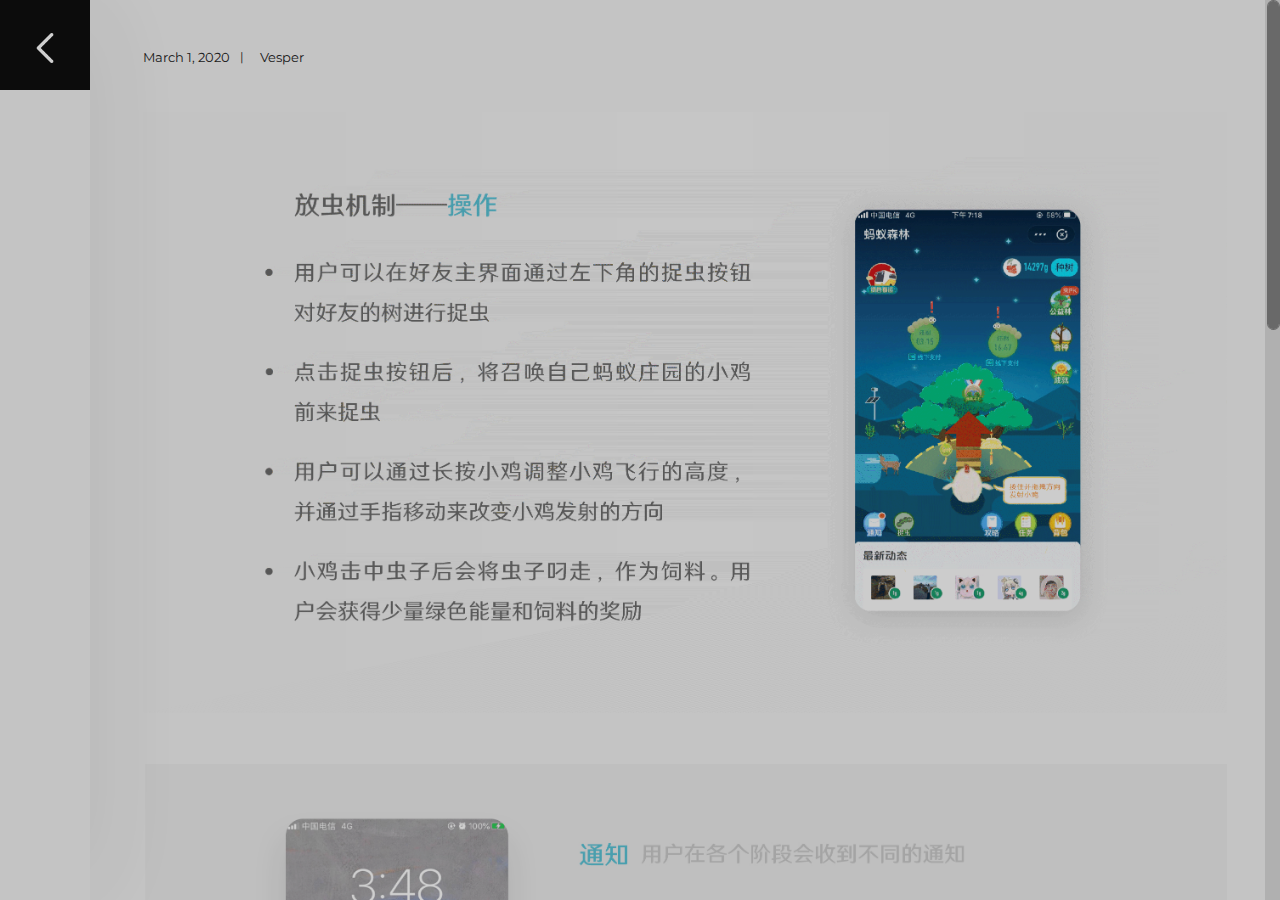
==== commit 2f77ed78: "Add files via upload" ====
--- a/blog-details.html
+++ b/blog-details.html
@@ -33,7 +33,7 @@
 	<!-- Offcanvas Menu Section -->
 	<div class="menu-wrapper">
 		<div class="menu-switch">
-			<a href="index.html">
+			<a href="new index.html">
 				<img src="img/fanhui.png" width="30" >
 			</a>
 
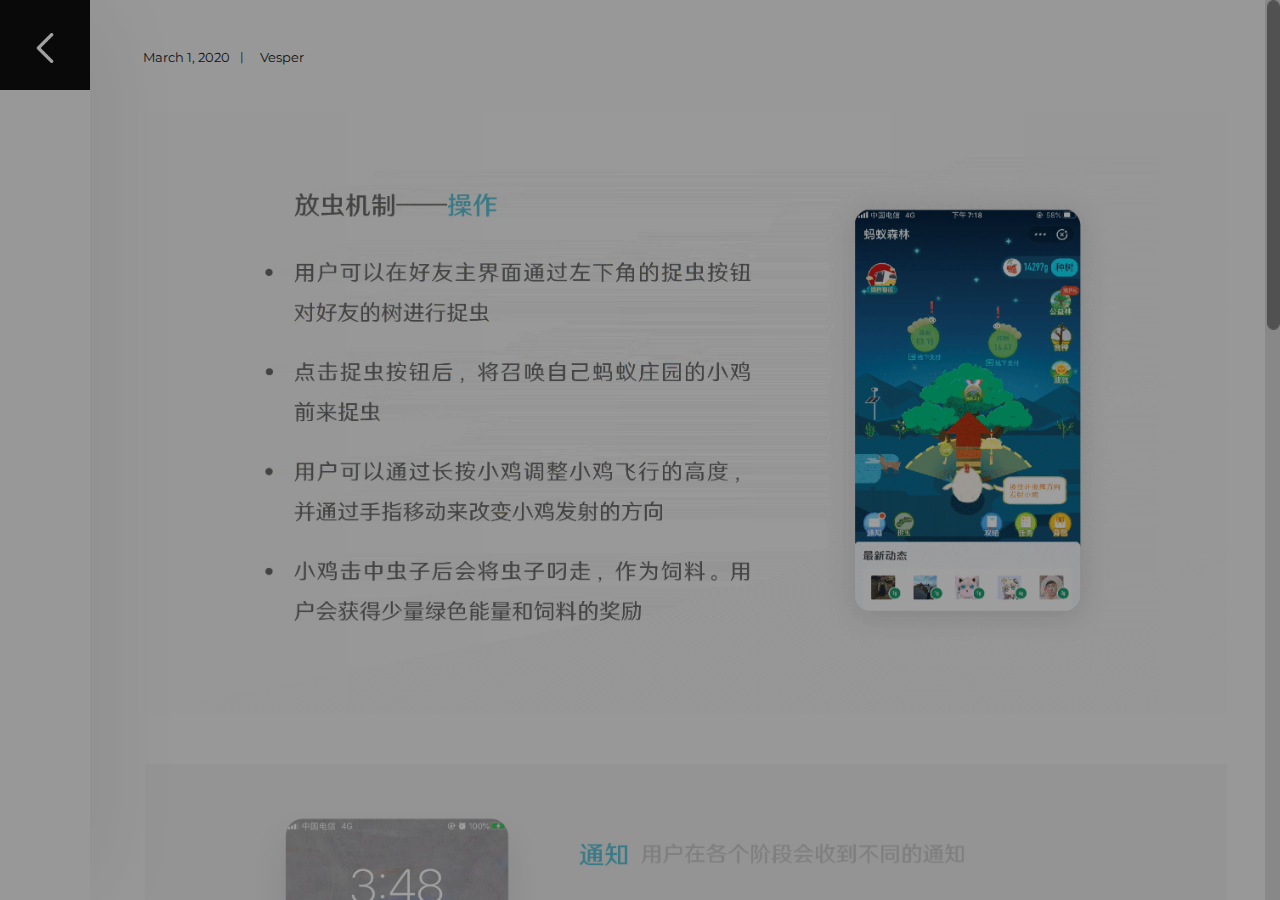
==== commit 50fe8218: "Update blog-details.html" ====
--- a/blog-details.html
+++ b/blog-details.html
@@ -33,7 +33,7 @@
 	<!-- Offcanvas Menu Section -->
 	<div class="menu-wrapper">
 		<div class="menu-switch">
-			<a href="new index.html">
+			<a href="index.html">
 				<img src="img/fanhui.png" width="30" >
 			</a>
 
